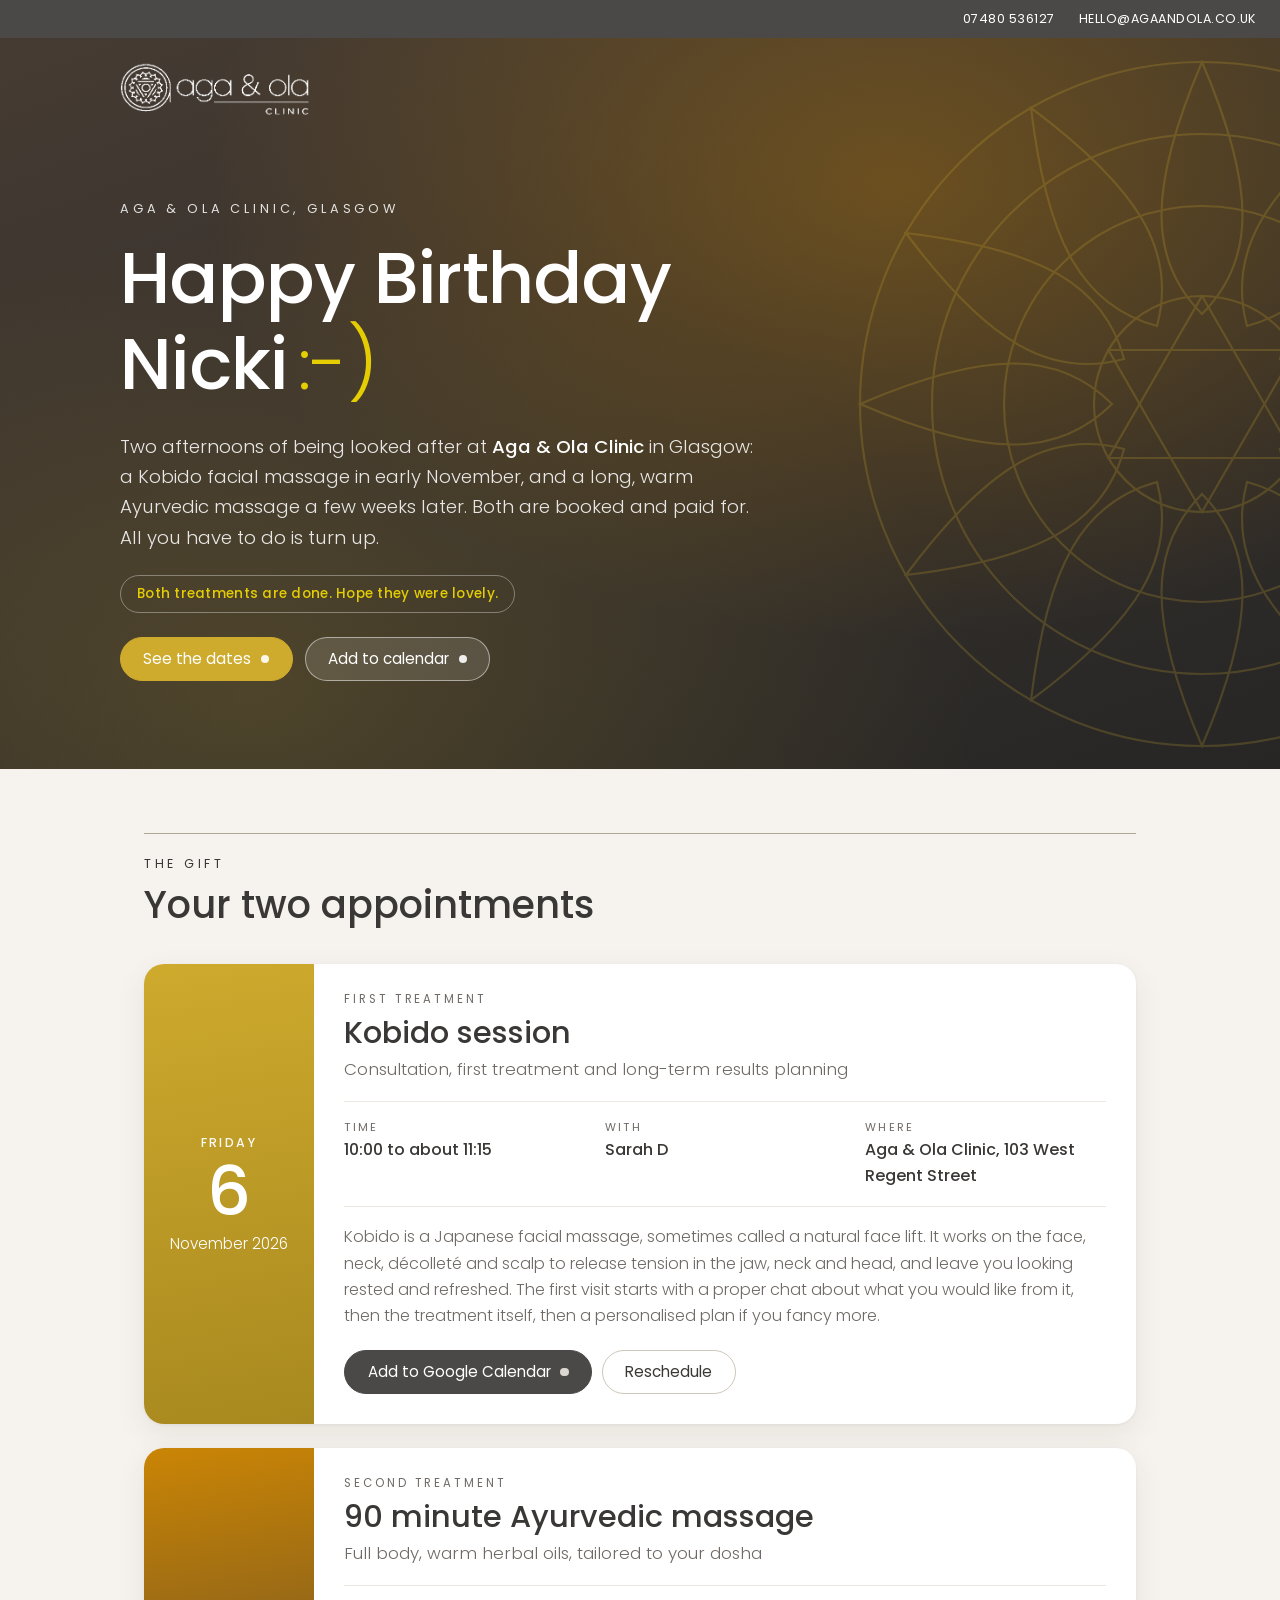
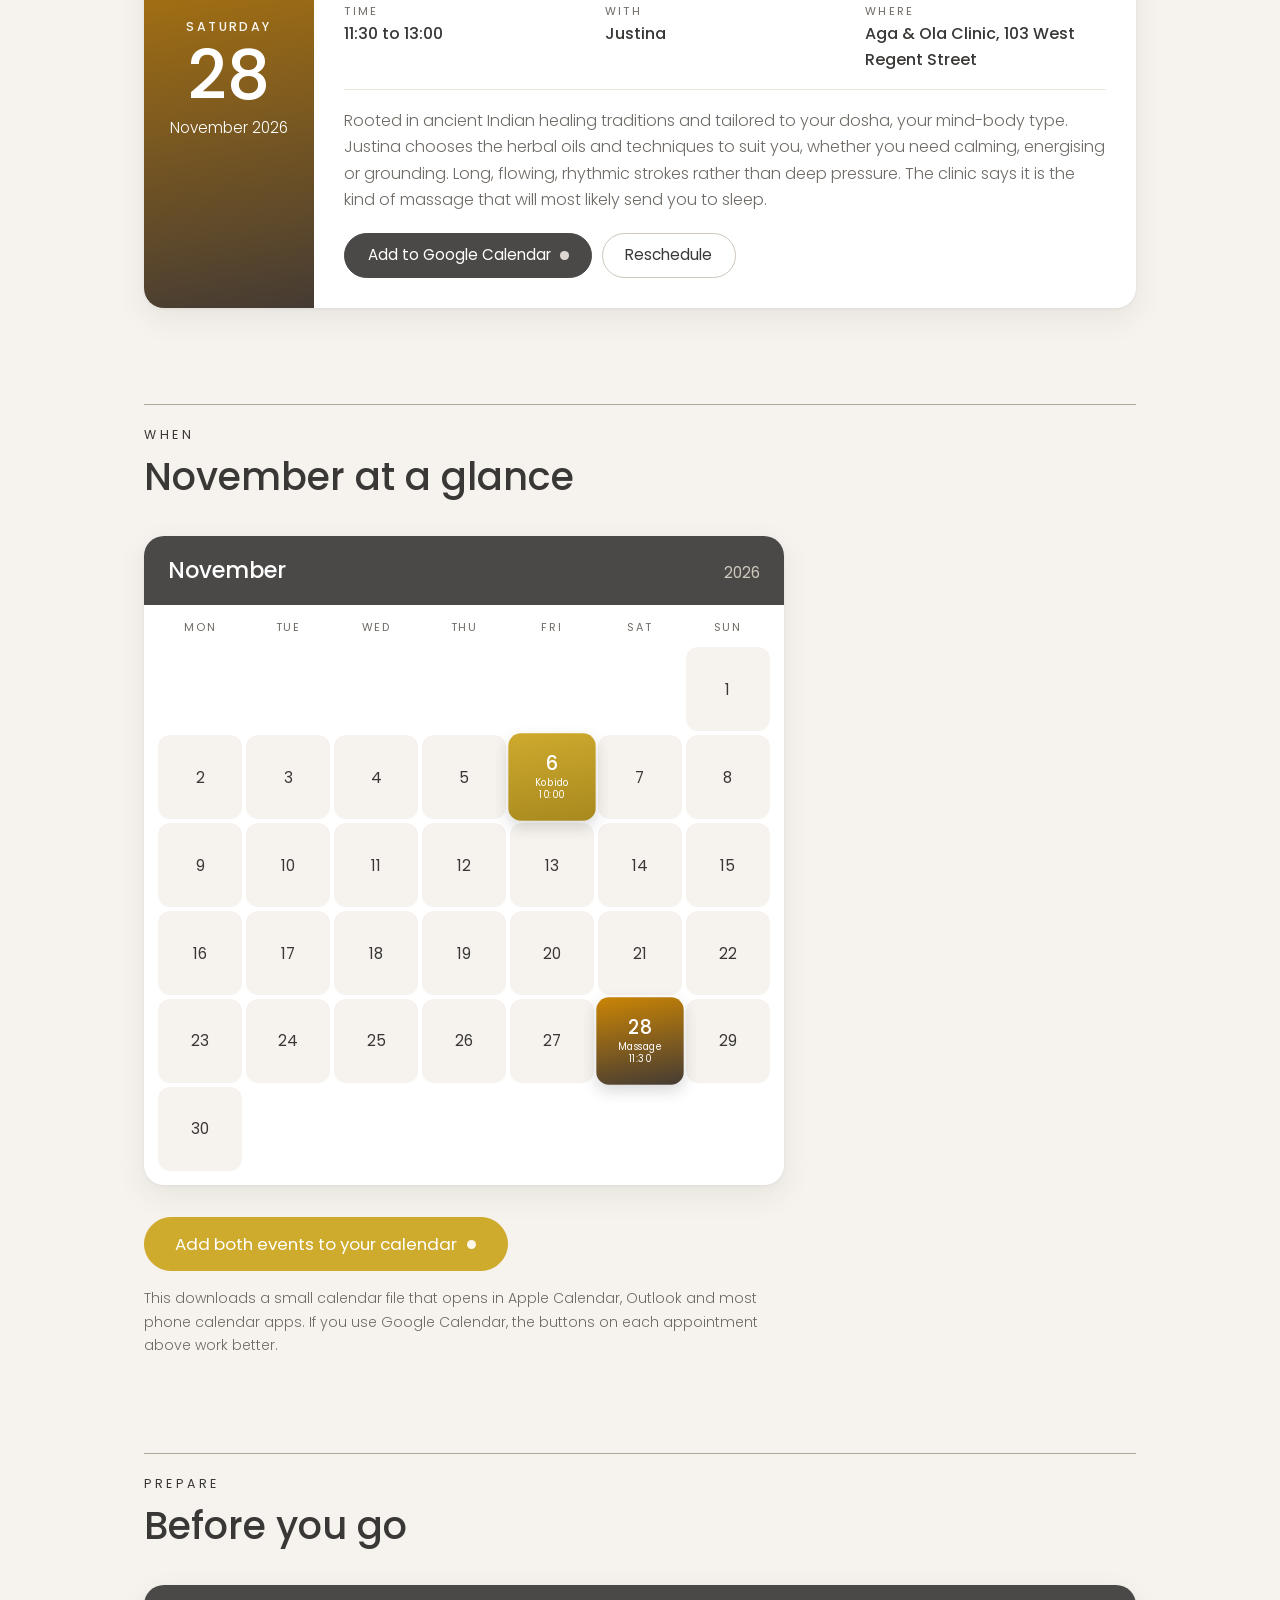
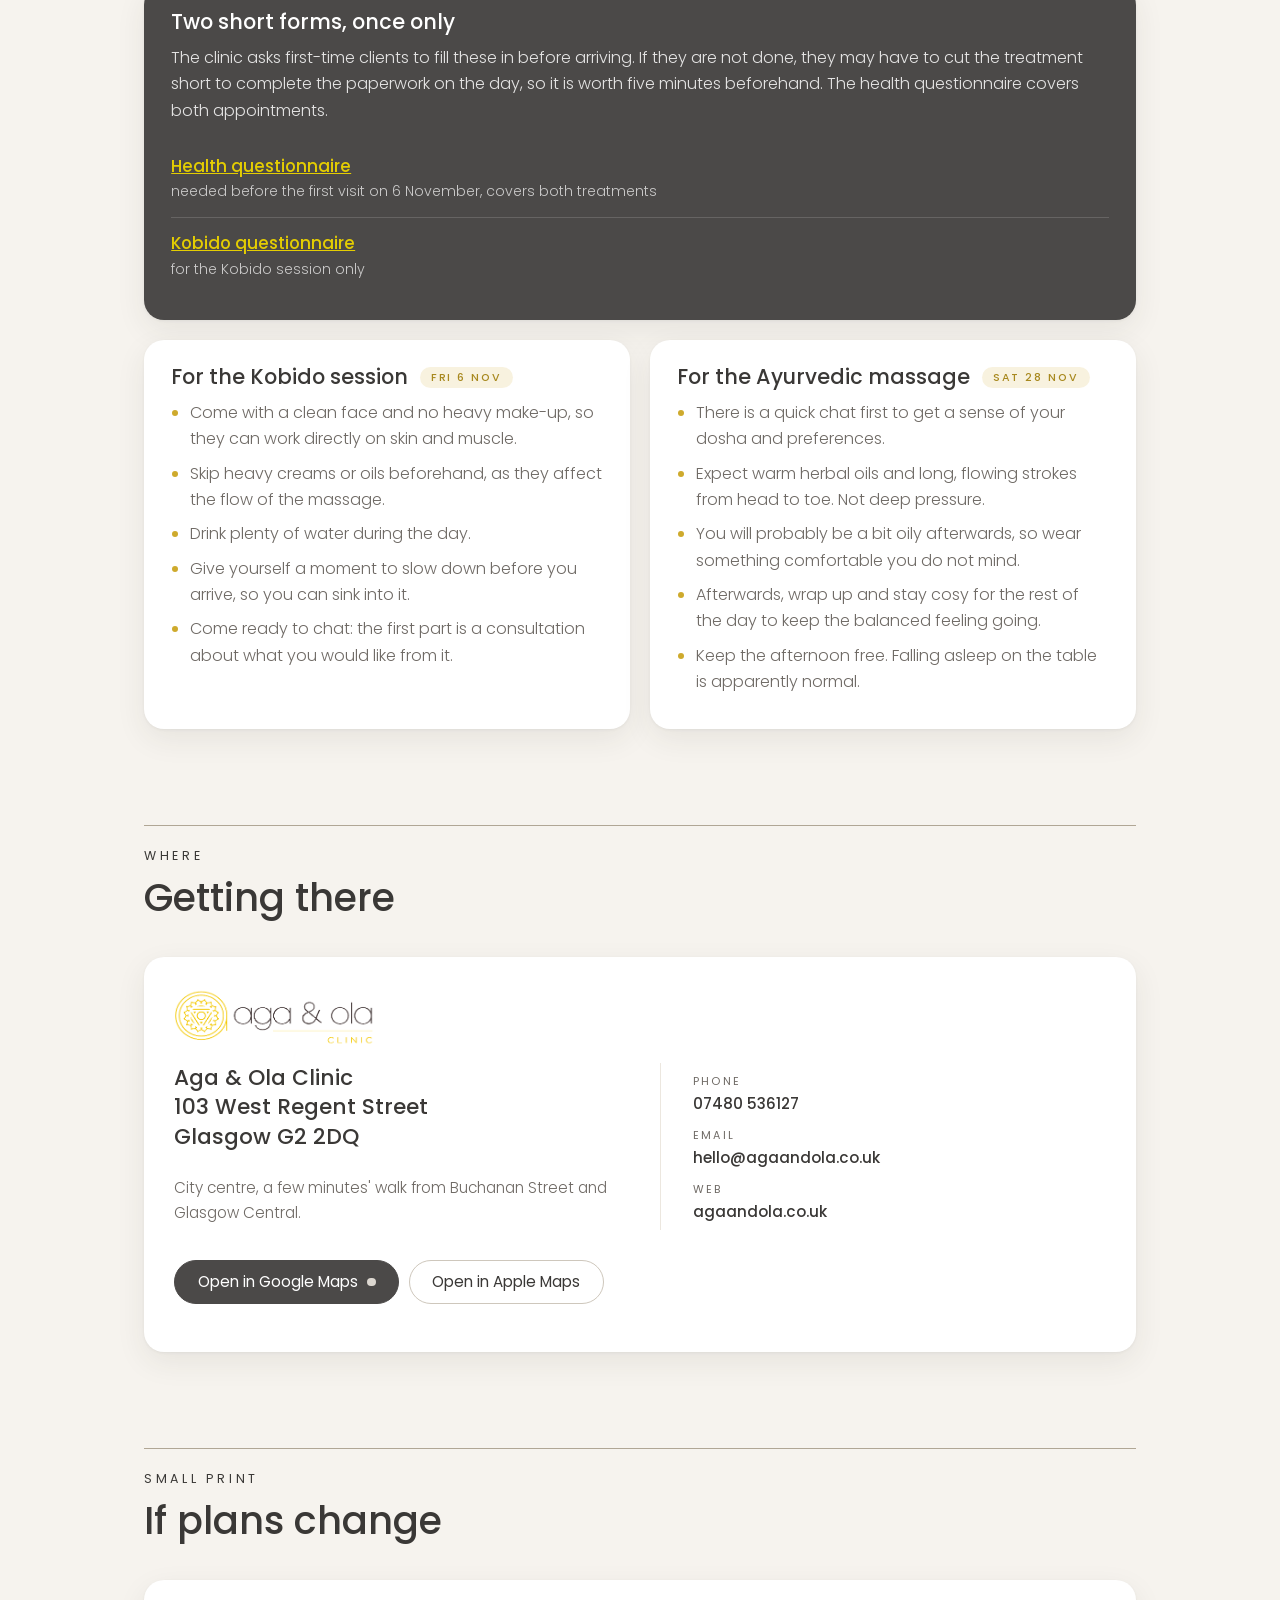
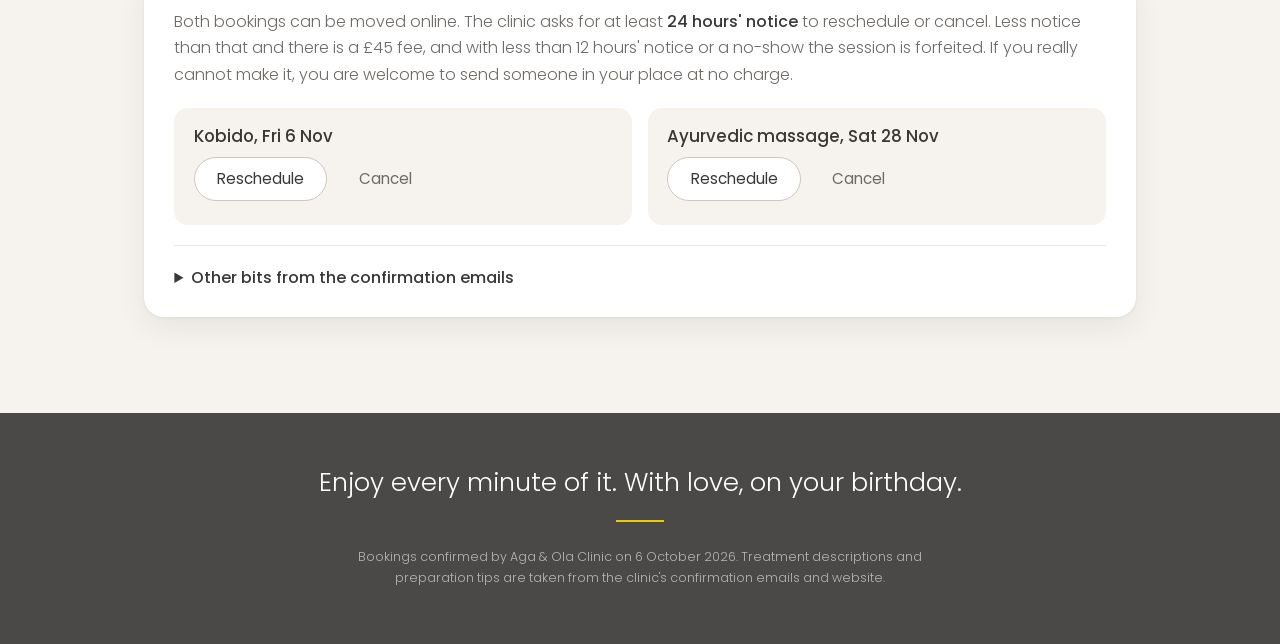
==== index.html @ eb6381e8 "init design" ====
<!doctype html>
<html lang="en-GB">
<head>
<meta charset="utf-8">
<meta name="viewport" content="width=device-width, initial-scale=1">
<title>Happy Birthday Nicki</title>
<meta name="description" content="Nicki's birthday gift: a Kobido session and a 90 minute Ayurvedic massage at Aga &amp; Ola Clinic, Glasgow. Dates, links and everything you need.">
<meta name="robots" content="noindex">
<meta name="theme-color" content="#4b4948">
<link rel="icon" href="data:image/svg+xml,%3Csvg xmlns='http://www.w3.org/2000/svg' viewBox='0 0 64 64'%3E%3Ccircle cx='32' cy='32' r='30' fill='%23ceaa2d'/%3E%3Ccircle cx='32' cy='32' r='14' fill='%234b4948'/%3E%3C/svg%3E">
<link rel="preconnect" href="https://fonts.googleapis.com">
<link rel="preconnect" href="https://fonts.gstatic.com" crossorigin>
<link href="https://fonts.googleapis.com/css2?family=Poppins:ital,wght@0,300;0,400;0,500;0,600;1,300;1,400&display=swap" rel="stylesheet">
<link rel="stylesheet" href="styles.css">
</head>
<body>

<div class="topbar">
  <a href="tel:+447480536127">07480 536127</a>
  <a href="mailto:hello@agaandola.co.uk">hello@agaandola.co.uk</a>
</div>

<header class="hero">
  <div class="hero__brand">
    <img src="images/aga-ola-logo.png" alt="Aga &amp; Ola Clinic" width="435" height="127">
  </div>
  <div class="hero__mandala" aria-hidden="true">
    <svg viewBox="0 0 400 400" class="mandala">
      <g fill="none" stroke="currentColor" stroke-width="1.2">
        <circle cx="200" cy="200" r="190"/>
        <circle cx="200" cy="200" r="150"/>
        <circle cx="200" cy="200" r="110"/>
        <circle cx="200" cy="200" r="60"/>
        <g class="petals">
          <path d="M200 10 C 230 80, 230 120, 200 150 C 170 120, 170 80, 200 10 Z"/>
          <path d="M200 10 C 230 80, 230 120, 200 150 C 170 120, 170 80, 200 10 Z" transform="rotate(30 200 200)"/>
          <path d="M200 10 C 230 80, 230 120, 200 150 C 170 120, 170 80, 200 10 Z" transform="rotate(60 200 200)"/>
          <path d="M200 10 C 230 80, 230 120, 200 150 C 170 120, 170 80, 200 10 Z" transform="rotate(90 200 200)"/>
          <path d="M200 10 C 230 80, 230 120, 200 150 C 170 120, 170 80, 200 10 Z" transform="rotate(120 200 200)"/>
          <path d="M200 10 C 230 80, 230 120, 200 150 C 170 120, 170 80, 200 10 Z" transform="rotate(150 200 200)"/>
          <path d="M200 10 C 230 80, 230 120, 200 150 C 170 120, 170 80, 200 10 Z" transform="rotate(180 200 200)"/>
          <path d="M200 10 C 230 80, 230 120, 200 150 C 170 120, 170 80, 200 10 Z" transform="rotate(210 200 200)"/>
          <path d="M200 10 C 230 80, 230 120, 200 150 C 170 120, 170 80, 200 10 Z" transform="rotate(240 200 200)"/>
          <path d="M200 10 C 230 80, 230 120, 200 150 C 170 120, 170 80, 200 10 Z" transform="rotate(270 200 200)"/>
          <path d="M200 10 C 230 80, 230 120, 200 150 C 170 120, 170 80, 200 10 Z" transform="rotate(300 200 200)"/>
          <path d="M200 10 C 230 80, 230 120, 200 150 C 170 120, 170 80, 200 10 Z" transform="rotate(330 200 200)"/>
        </g>
        <path d="M200 140 L 252 230 L 148 230 Z"/>
        <path d="M200 260 L 252 170 L 148 170 Z"/>
      </g>
    </svg>
  </div>
  <div class="hero__inner">
  <p class="hero__eyebrow">Aga &amp; Ola Clinic, Glasgow</p>
  <h1 class="hero__title">Happy Birthday Nicki<span class="smile">:-)</span></h1>
  <p class="hero__lede">
    Two afternoons of being looked after at <strong>Aga &amp; Ola Clinic</strong> in Glasgow:
    a Kobido facial massage in early November, and a long, warm Ayurvedic massage a few weeks later.
    Both are booked and paid for. All you have to do is turn up.
  </p>
  <p class="hero__countdown" id="countdown" hidden></p>
  <div class="hero__actions">
    <a class="btn btn--gold" href="#appointments">See the dates <i class="dot"></i></a>
    <a class="btn btn--light" href="nicki-appointments.ics" download="nicki-appointments.ics">Add to calendar <i class="dot"></i></a>
  </div>
  </div>
</header>

<main>

  <!-- ============ APPOINTMENTS ============ -->
  <section class="section" id="appointments" aria-labelledby="appointments-title">
    <p class="section__label">The gift</p>
    <h2 class="section__title" id="appointments-title">Your two appointments</h2>

    <div class="cards">

      <article class="card card--kobido">
        <div class="card__date">
          <span class="card__dow">Friday</span>
          <span class="card__day">6</span>
          <span class="card__month">November 2026</span>
        </div>
        <div class="card__body">
          <p class="card__kicker">First treatment</p>
          <h3 class="card__title">Kobido session</h3>
          <p class="card__sub">Consultation, first treatment and long-term results planning</p>
          <dl class="card__meta">
            <div><dt>Time</dt><dd>10:00 to about 11:15</dd></div>
            <div><dt>With</dt><dd>Sarah D</dd></div>
            <div><dt>Where</dt><dd>Aga &amp; Ola Clinic, 103 West Regent Street</dd></div>
          </dl>
          <p class="card__desc">
            Kobido is a Japanese facial massage, sometimes called a natural face lift. It works on the
            face, neck, décolleté and scalp to release tension in the jaw, neck and head, and leave
            you looking rested and refreshed. The first visit starts with a proper chat about what you
            would like from it, then the treatment itself, then a personalised plan if you fancy more.
          </p>
          <div class="card__actions">
            <a class="btn btn--primary" href="https://calendar.google.com/calendar/render?action=TEMPLATE&amp;text=Kobido+session+at+Aga+%26+Ola+Clinic&amp;dates=20261106T100000Z/20261106T111500Z&amp;details=Your+first+Kobido+session+with+Sarah+D.+Come+with+a+clean+face+and+no+heavy+creams.+Details%3A+https%3A%2F%2Flrdj.github.io%2Fnicki-sixty-one%2F&amp;location=Aga+%26+Ola+Clinic%2C+103+West+Regent+Street%2C+Glasgow+G2+2DQ" target="_blank" rel="noopener">Add to Google Calendar <i class="dot"></i></a>
            <a class="btn" href="https://booking.agaandola.co.uk/webstoreNew/services/095F158B-7D28-4604-B5B2-A62273CA2F8F?isReschedulingAppmnt=1&amp;appointmentGroupId=306BC509-125C-45D3-B31B-7256B9D565B0" target="_blank" rel="noopener">Reschedule</a>
          </div>
        </div>
      </article>

      <article class="card card--ayur">
        <div class="card__date">
          <span class="card__dow">Saturday</span>
          <span class="card__day">28</span>
          <span class="card__month">November 2026</span>
        </div>
        <div class="card__body">
          <p class="card__kicker">Second treatment</p>
          <h3 class="card__title">90 minute Ayurvedic massage</h3>
          <p class="card__sub">Full body, warm herbal oils, tailored to your dosha</p>
          <dl class="card__meta">
            <div><dt>Time</dt><dd>11:30 to 13:00</dd></div>
            <div><dt>With</dt><dd>Justina</dd></div>
            <div><dt>Where</dt><dd>Aga &amp; Ola Clinic, 103 West Regent Street</dd></div>
          </dl>
          <p class="card__desc">
            Rooted in ancient Indian healing traditions and tailored to your dosha, your mind-body
            type. Justina chooses the herbal oils and techniques to suit you, whether you need calming,
            energising or grounding. Long, flowing, rhythmic strokes rather than deep pressure. The
            clinic says it is the kind of massage that will most likely send you to sleep.
          </p>
          <div class="card__actions">
            <a class="btn btn--primary" href="https://calendar.google.com/calendar/render?action=TEMPLATE&amp;text=90+minute+Ayurvedic+massage+at+Aga+%26+Ola+Clinic&amp;dates=20261128T113000Z/20261128T130000Z&amp;details=90+minute+Ayurvedic+massage+with+Justina.+Wrap+up+warm+afterwards.+Details%3A+https%3A%2F%2Flrdj.github.io%2Fnicki-sixty-one%2F&amp;location=Aga+%26+Ola+Clinic%2C+103+West+Regent+Street%2C+Glasgow+G2+2DQ" target="_blank" rel="noopener">Add to Google Calendar <i class="dot"></i></a>
            <a class="btn" href="https://booking.agaandola.co.uk/webstoreNew/services/095F158B-7D28-4604-B5B2-A62273CA2F8F?isReschedulingAppmnt=1&amp;appointmentGroupId=CB01DEAE-05A2-42D8-991D-66255E186A81" target="_blank" rel="noopener">Reschedule</a>
          </div>
        </div>
      </article>

    </div>
  </section>

  <!-- ============ CALENDAR ============ -->
  <section class="section section--calendar" id="calendar" aria-labelledby="calendar-title">
    <p class="section__label">When</p>
    <h2 class="section__title" id="calendar-title">November at a glance</h2>

    <div class="calendar" role="table" aria-label="November 2026">
      <div class="calendar__head">
        <span class="calendar__month">November</span>
        <span class="calendar__year">2026</span>
      </div>
      <div class="calendar__grid">
        <span class="calendar__dow" aria-hidden="true">Mon</span>
        <span class="calendar__dow" aria-hidden="true">Tue</span>
        <span class="calendar__dow" aria-hidden="true">Wed</span>
        <span class="calendar__dow" aria-hidden="true">Thu</span>
        <span class="calendar__dow" aria-hidden="true">Fri</span>
        <span class="calendar__dow" aria-hidden="true">Sat</span>
        <span class="calendar__dow" aria-hidden="true">Sun</span>

        <span class="calendar__pad"></span><span class="calendar__pad"></span><span class="calendar__pad"></span>
        <span class="calendar__pad"></span><span class="calendar__pad"></span><span class="calendar__pad"></span>
        <span class="calendar__cell">1</span>
        <span class="calendar__cell">2</span><span class="calendar__cell">3</span><span class="calendar__cell">4</span>
        <span class="calendar__cell">5</span>
        <a class="calendar__cell calendar__cell--event calendar__cell--kobido" href="#appointments" aria-label="Friday 6 November, Kobido session at 10:00">
          <span class="calendar__num">6</span><span class="calendar__tag">Kobido<br>10:00</span>
        </a>
        <span class="calendar__cell">7</span><span class="calendar__cell">8</span>
        <span class="calendar__cell">9</span><span class="calendar__cell">10</span><span class="calendar__cell">11</span>
        <span class="calendar__cell">12</span><span class="calendar__cell">13</span><span class="calendar__cell">14</span>
        <span class="calendar__cell">15</span>
        <span class="calendar__cell">16</span><span class="calendar__cell">17</span><span class="calendar__cell">18</span>
        <span class="calendar__cell">19</span><span class="calendar__cell">20</span><span class="calendar__cell">21</span>
        <span class="calendar__cell">22</span>
        <span class="calendar__cell">23</span><span class="calendar__cell">24</span><span class="calendar__cell">25</span>
        <span class="calendar__cell">26</span><span class="calendar__cell">27</span>
        <a class="calendar__cell calendar__cell--event calendar__cell--ayur" href="#appointments" aria-label="Saturday 28 November, Ayurvedic massage at 11:30">
          <span class="calendar__num">28</span><span class="calendar__tag">Massage<br>11:30</span>
        </a>
        <span class="calendar__cell">29</span>
        <span class="calendar__cell">30</span>
      </div>
    </div>

    <div class="calendar__cta">
      <a class="btn btn--gold btn--big" href="nicki-appointments.ics" download="nicki-appointments.ics">
        Add both events to your calendar <i class="dot"></i>
      </a>
      <p class="calendar__hint">
        This downloads a small calendar file that opens in Apple Calendar, Outlook and most phone
        calendar apps. If you use Google Calendar, the buttons on each appointment above work better.
      </p>
    </div>
  </section>

  <!-- ============ BEFORE YOU GO ============ -->
  <section class="section" id="prepare" aria-labelledby="prepare-title">
    <p class="section__label">Prepare</p>
    <h2 class="section__title" id="prepare-title">Before you go</h2>

    <div class="prep">

      <div class="prep__block prep__block--forms">
        <h3>Two short forms, once only</h3>
        <p>
          The clinic asks first-time clients to fill these in before arriving. If they are not done,
          they may have to cut the treatment short to complete the paperwork on the day, so it is worth
          five minutes beforehand. The health questionnaire covers both appointments.
        </p>
        <ul class="linklist">
          <li>
            <a href="https://www.cognitoforms.com/AgaOlaClinic/MASSAGETHERAPYConsultationForm" target="_blank" rel="noopener">Health questionnaire</a>
            <span>needed before the first visit on 6 November, covers both treatments</span>
          </li>
          <li>
            <a href="https://www.cognitoforms.com/AgaOlaClinic/KobidoConsultationForm" target="_blank" rel="noopener">Kobido questionnaire</a>
            <span>for the Kobido session only</span>
          </li>
        </ul>
      </div>

      <div class="prep__block">
        <h3>For the Kobido session <span class="prep__when">Fri 6 Nov</span></h3>
        <ul class="tips">
          <li>Come with a clean face and no heavy make-up, so they can work directly on skin and muscle.</li>
          <li>Skip heavy creams or oils beforehand, as they affect the flow of the massage.</li>
          <li>Drink plenty of water during the day.</li>
          <li>Give yourself a moment to slow down before you arrive, so you can sink into it.</li>
          <li>Come ready to chat: the first part is a consultation about what you would like from it.</li>
        </ul>
      </div>

      <div class="prep__block">
        <h3>For the Ayurvedic massage <span class="prep__when">Sat 28 Nov</span></h3>
        <ul class="tips">
          <li>There is a quick chat first to get a sense of your dosha and preferences.</li>
          <li>Expect warm herbal oils and long, flowing strokes from head to toe. Not deep pressure.</li>
          <li>You will probably be a bit oily afterwards, so wear something comfortable you do not mind.</li>
          <li>Afterwards, wrap up and stay cosy for the rest of the day to keep the balanced feeling going.</li>
          <li>Keep the afternoon free. Falling asleep on the table is apparently normal.</li>
        </ul>
      </div>

    </div>
  </section>

  <!-- ============ GETTING THERE ============ -->
  <section class="section section--place" id="place" aria-labelledby="place-title">
    <p class="section__label">Where</p>
    <h2 class="section__title" id="place-title">Getting there</h2>
    <div class="place">
      <div class="place__card">
        <img class="place__logo" src="images/aga-ola-logo.png" alt="Aga &amp; Ola Clinic" width="435" height="127">
        <address class="place__address">
          Aga &amp; Ola Clinic<br>
          103 West Regent Street<br>
          Glasgow G2 2DQ
        </address>
        <p class="place__note">
          City centre, a few minutes' walk from Buchanan Street and Glasgow Central.
        </p>
        <div class="card__actions">
          <a class="btn btn--primary" href="https://www.google.com/maps/search/?api=1&amp;query=Aga+%26+Ola+Clinic%2C+103+West+Regent+Street%2C+Glasgow+G2+2DQ" target="_blank" rel="noopener">Open in Google Maps <i class="dot"></i></a>
          <a class="btn" href="https://maps.apple.com/?q=103+West+Regent+Street,+Glasgow+G2+2DQ" target="_blank" rel="noopener">Open in Apple Maps</a>
        </div>
        <ul class="contact">
          <li><span>Phone</span> <a href="tel:+447480536127">07480 536127</a></li>
          <li><span>Email</span> <a href="mailto:hello@agaandola.co.uk">hello@agaandola.co.uk</a></li>
          <li><span>Web</span> <a href="https://agaandola.co.uk" target="_blank" rel="noopener">agaandola.co.uk</a></li>
        </ul>
      </div>
    </div>
  </section>

  <!-- ============ MANAGE / SMALL PRINT ============ -->
  <section class="section" id="manage" aria-labelledby="manage-title">
    <p class="section__label">Small print</p>
    <h2 class="section__title" id="manage-title">If plans change</h2>

    <div class="manage">
      <p>
        Both bookings can be moved online. The clinic asks for at least <strong>24 hours' notice</strong>
        to reschedule or cancel. Less notice than that and there is a £45 fee, and with less than 12
        hours' notice or a no-show the session is forfeited. If you really cannot make it, you are
        welcome to send someone in your place at no charge.
      </p>

      <div class="manage__grid">
        <div class="manage__col">
          <h3>Kobido, Fri 6 Nov</h3>
          <a class="btn" href="https://booking.agaandola.co.uk/webstoreNew/services/095F158B-7D28-4604-B5B2-A62273CA2F8F?isReschedulingAppmnt=1&amp;appointmentGroupId=306BC509-125C-45D3-B31B-7256B9D565B0" target="_blank" rel="noopener">Reschedule</a>
          <a class="btn btn--quiet" href="https://booking.agaandola.co.uk/webstoreNew/services/095F158B-7D28-4604-B5B2-A62273CA2F8F?isCancellingAppmnt=1&amp;appointmentGroupId=306BC509-125C-45D3-B31B-7256B9D565B0" target="_blank" rel="noopener">Cancel</a>
        </div>
        <div class="manage__col">
          <h3>Ayurvedic massage, Sat 28 Nov</h3>
          <a class="btn" href="https://booking.agaandola.co.uk/webstoreNew/services/095F158B-7D28-4604-B5B2-A62273CA2F8F?isReschedulingAppmnt=1&amp;appointmentGroupId=CB01DEAE-05A2-42D8-991D-66255E186A81" target="_blank" rel="noopener">Reschedule</a>
          <a class="btn btn--quiet" href="https://booking.agaandola.co.uk/webstoreNew/services/095F158B-7D28-4604-B5B2-A62273CA2F8F?isCancellingAppmnt=1&amp;appointmentGroupId=CB01DEAE-05A2-42D8-991D-66255E186A81" target="_blank" rel="noopener">Cancel</a>
        </div>
      </div>

      <details class="more">
        <summary>Other bits from the confirmation emails</summary>
        <ul class="linklist linklist--plain">
          <li>
            <strong>The clinic app.</strong> You can manage appointments from your phone:
            <a href="https://apps.apple.com/us/app/aga-ola-clinic/id6749817633" target="_blank" rel="noopener">iPhone</a> or
            <a href="https://play.google.com/store/apps/details?id=com.zenoti.agaandolaclinic" target="_blank" rel="noopener">Android</a>.
          </li>
          <li>
            <strong>Invoices and documentation.</strong> If you ever want a detailed invoice or paperwork for insurance,
            <a href="https://www.cognitoforms.com/AgaOlaClinic/AODocuments" target="_blank" rel="noopener">this form</a> is the place.
          </li>
          <li>
            <strong>Referral code.</strong> The bookings came with a code, <code>NickiCF88</code>, that gives a friend £10 off
            their first treatment and adds £10 credit to the account. It only works for new clients booking online.
          </li>
        </ul>
      </details>
    </div>
  </section>

</main>

<footer class="foot">
  <p class="foot__wish">Enjoy every minute of it. With love, on your birthday.</p>
  <p class="foot__small">Bookings confirmed by Aga &amp; Ola Clinic on 6 October 2026. Treatment descriptions and preparation tips are taken from the clinic's confirmation emails and website.</p>
</footer>

<script src="script.js"></script>
</body>
</html>
---- styles.css ----
/* ------------------------------------------------------------------
   Nicki's birthday page, styled to sit alongside agaandola.co.uk:
   charcoal and warm sepia darks, the clinic's mustard and brand yellow,
   stone neutrals, Poppins throughout, pill buttons with a dot.
------------------------------------------------------------------- */

:root {
  --charcoal:     #4b4948;   /* site header bar */
  --charcoal-dk:  #2f2d2c;
  --sepia:        #453b33;   /* massage hero overlay */
  --sepia-dk:     #272625;
  --mustard:      #ceaa2d;   /* site gold button */
  --mustard-dk:   #a8891f;
  --brand-yellow: #e4cd02;   /* logo / contact button */
  --amber:        #ca8505;   /* chat bubble */
  --amber-dk:     #9a6504;
  --stone:        #b0a695;   /* hairline rules */
  --stone-lt:     #cec7bc;   /* muted button */
  --paper:        #f6f3ee;
  --paper-deep:   #ece7df;
  --white:        #ffffff;
  --ink:          #3a3836;
  --ink-soft:     #6f6a65;

  --sans: "Poppins", -apple-system, BlinkMacSystemFont, "Segoe UI", Helvetica, Arial, sans-serif;
  --radius: 20px;
  --shadow: 0 10px 30px rgba(47, 45, 44, 0.08), 0 1px 3px rgba(47, 45, 44, 0.06);
  --maxw: 1040px;
}

*, *::before, *::after { box-sizing: border-box; }
html { scroll-behavior: smooth; }

body {
  margin: 0;
  font-family: var(--sans);
  font-size: 1rem;
  line-height: 1.65;
  color: var(--ink);
  background: var(--paper);
  -webkit-font-smoothing: antialiased;
}

h1, h2, h3 { font-family: var(--sans); font-weight: 500; line-height: 1.2; margin: 0; color: var(--ink); }
p { margin: 0 0 1em; }
a { color: var(--amber-dk); }
a:hover { color: var(--amber); }
strong { font-weight: 600; }
code {
  font-family: ui-monospace, SFMono-Regular, Menlo, monospace;
  font-size: 0.95em; background: var(--paper-deep); padding: 0.1em 0.4em; border-radius: 6px;
}

/* ---------------- Top strip (as on the clinic site) ---------------- */

.topbar {
  background: var(--charcoal);
  color: #fff;
  font-size: 0.78rem;
  letter-spacing: 0.04em;
  text-transform: uppercase;
  display: flex;
  justify-content: flex-end;
  gap: 1.5rem;
  padding: 0.55rem 1.5rem;
}
.topbar a { color: #fff; text-decoration: none; }
.topbar a:hover { color: var(--brand-yellow); }

/* ---------------- Hero ---------------- */

.hero {
  position: relative;
  overflow: hidden;
  color: #fff;
  background:
    radial-gradient(ellipse at 70% 20%, rgba(202, 133, 5, 0.35), transparent 55%),
    radial-gradient(ellipse at 20% 90%, rgba(206, 170, 45, 0.18), transparent 50%),
    linear-gradient(160deg, var(--sepia) 0%, var(--sepia-dk) 100%);
  padding: 1.5rem 1.5rem clamp(3rem, 7vw, 5.5rem);
}
.hero > * { position: relative; }

.hero__brand { max-width: var(--maxw); margin: 0 auto clamp(2.5rem, 7vw, 5rem); }
.hero__brand img {
  width: 190px; height: auto; display: block;
  filter: brightness(0) invert(1); /* white logo like the site header; PNG is transparent */
}

.hero__mandala {
  position: absolute; inset: 0;
  display: flex; justify-content: flex-end; align-items: center;
  pointer-events: none; color: var(--mustard); opacity: 0.22;
}
.mandala { width: min(90vw, 720px); height: auto; margin-right: -22%; animation: breathe 14s ease-in-out infinite; }
.mandala .petals { transform-origin: 200px 200px; animation: turn 180s linear infinite; }
@keyframes breathe { 0%, 100% { opacity: .7; } 50% { opacity: 1; } }
@keyframes turn { to { transform: rotate(360deg); } }
@media (prefers-reduced-motion: reduce) { .mandala, .mandala .petals { animation: none; } html { scroll-behavior: auto; } }

.hero__inner { max-width: var(--maxw); margin: 0 auto; }
.hero__eyebrow {
  font-size: 0.8rem; letter-spacing: 0.3em; text-transform: uppercase;
  color: rgba(255,255,255,0.85); margin-bottom: 1rem;
}
.hero__title {
  font-size: clamp(2.4rem, 6.5vw, 4.5rem);
  font-weight: 500;
  color: #fff;
  letter-spacing: -0.01em;
  max-width: 14ch;
}
.hero__title .smile { color: var(--brand-yellow); font-weight: 300; margin-left: 0.15em; }

.hero__lede {
  margin-top: 1.5rem;
  max-width: 40rem;
  font-size: clamp(1rem, 2vw, 1.15rem);
  font-weight: 300;
  color: rgba(255,255,255,0.88);
}
.hero__lede strong { color: #fff; font-weight: 500; }

.hero__countdown {
  display: inline-block;
  margin: 0.25rem 0 1.5rem;
  padding: 0.4rem 1rem;
  border-radius: 999px;
  border: 1px solid rgba(255,255,255,0.35);
  color: var(--brand-yellow);
  font-size: 0.85rem;
  font-weight: 500;
  letter-spacing: 0.02em;
}
.hero__actions { display: flex; flex-wrap: wrap; gap: 0.75rem; }

/* ---------------- Buttons (pill with dot, as on the site) ---------------- */

.btn {
  display: inline-flex; align-items: center; gap: 0.6rem;
  padding: 0.75rem 1.4rem;
  border-radius: 999px;
  border: 1.5px solid var(--stone-lt);
  background: var(--white);
  color: var(--ink);
  font-weight: 400;
  font-size: 0.95rem;
  text-decoration: none;
  line-height: 1.2;
  transition: transform .15s ease, box-shadow .15s ease, background .15s ease, border-color .15s ease, color .15s ease;
}
.btn:hover { transform: translateY(-1px); box-shadow: 0 6px 16px rgba(47,45,44,.12); border-color: var(--mustard); color: var(--ink); }
.btn:focus-visible { outline: 3px solid var(--brand-yellow); outline-offset: 2px; }
.btn .dot { display: inline-block; flex: 0 0 auto; width: 0.55em; height: 0.55em; border-radius: 50%; background: currentColor; opacity: 0.9; }

.btn--primary { background: var(--charcoal); border-color: var(--charcoal); color: #fff; }
.btn--primary:hover { background: var(--charcoal-dk); border-color: var(--charcoal-dk); color: #fff; }
.btn--primary .dot { background: var(--paper-deep); }

.btn--gold { background: var(--mustard); border-color: var(--mustard); color: #fff; }
.btn--gold:hover { background: var(--mustard-dk); border-color: var(--mustard-dk); color: #fff; }

.btn--light { background: rgba(255,255,255,0.12); border-color: rgba(255,255,255,0.5); color: #fff; }
.btn--light:hover { background: rgba(255,255,255,0.22); border-color: #fff; color: #fff; box-shadow: none; }

.btn--quiet { border-color: transparent; background: transparent; color: var(--ink-soft); }
.btn--quiet:hover { border-color: var(--stone-lt); box-shadow: none; }

.btn--big { padding: 1rem 1.9rem; font-size: 1.05rem; }

/* ---------------- Sections ---------------- */

main { max-width: var(--maxw); margin: 0 auto; padding: 0 1.5rem 2rem; }

.section { padding: clamp(2.25rem, 5vw, 4rem) 0 clamp(1.5rem, 3vw, 2rem); }

.section__label {
  font-size: 0.78rem;
  letter-spacing: 0.3em;
  text-transform: uppercase;
  color: var(--ink);
  padding-top: 1.25rem;
  border-top: 1.5px solid var(--stone);
  margin-bottom: 0.5rem;
}
.section__title {
  font-size: clamp(1.7rem, 3.6vw, 2.4rem);
  margin-bottom: clamp(1.5rem, 4vw, 2.25rem);
}

/* ---------------- Appointment cards ---------------- */

.cards { display: grid; gap: 1.5rem; }

.card {
  display: grid;
  grid-template-columns: 170px 1fr;
  background: var(--white);
  border-radius: var(--radius);
  box-shadow: var(--shadow);
  overflow: hidden;
}

.card__date {
  display: flex; flex-direction: column; justify-content: center; align-items: center;
  text-align: center; padding: 1.5rem 1rem; color: #fff;
}
.card--kobido .card__date { background: linear-gradient(170deg, var(--mustard) 0%, var(--mustard-dk) 100%); }
.card--ayur   .card__date { background: linear-gradient(170deg, var(--amber) 0%, var(--sepia) 100%); }

.card__dow { font-size: 0.78rem; letter-spacing: 0.2em; text-transform: uppercase; font-weight: 500; opacity: 0.95; }
.card__day { font-size: 4.25rem; line-height: 1; font-weight: 500; margin: 0.3rem 0; }
.card__month { font-size: 0.95rem; font-weight: 300; }

.card__body { padding: 1.6rem 1.9rem 1.9rem; }

.card__kicker { font-size: 0.72rem; letter-spacing: 0.25em; text-transform: uppercase; color: var(--ink-soft); margin-bottom: 0.4rem; }
.card__title { font-size: clamp(1.5rem, 3vw, 1.9rem); }
.card__sub { color: var(--ink-soft); font-weight: 300; font-size: 1.05rem; margin: 0.25rem 0 1.1rem; }

.card__meta {
  display: grid;
  grid-template-columns: repeat(auto-fit, minmax(160px, 1fr));
  gap: 0.6rem 1.25rem;
  margin: 0 0 1.1rem;
  padding: 1rem 0;
  border-top: 1px solid var(--paper-deep);
  border-bottom: 1px solid var(--paper-deep);
}
.card__meta div { margin: 0; }
.card__meta dt { font-size: 0.7rem; letter-spacing: 0.2em; text-transform: uppercase; color: var(--ink-soft); }
.card__meta dd { margin: 0; font-weight: 500; }

.card__desc { color: var(--ink-soft); font-weight: 300; margin-bottom: 1.25rem; }
.card__actions { display: flex; flex-wrap: wrap; gap: 0.6rem; }

/* ---------------- Calendar ---------------- */

.calendar {
  max-width: 640px;
  background: var(--white);
  border-radius: var(--radius);
  box-shadow: var(--shadow);
  overflow: hidden;
}
.calendar__head {
  display: flex; justify-content: space-between; align-items: baseline;
  padding: 1rem 1.5rem; background: var(--charcoal); color: #fff;
}
.calendar__month { font-size: 1.4rem; font-weight: 500; }
.calendar__year { font-size: 0.95rem; color: var(--stone-lt); }

.calendar__grid { display: grid; grid-template-columns: repeat(7, 1fr); gap: 4px; padding: 0.9rem; }
.calendar__dow { text-align: center; font-size: 0.68rem; letter-spacing: 0.15em; text-transform: uppercase; color: var(--ink-soft); padding-bottom: 0.4rem; }

.calendar__pad, .calendar__cell {
  aspect-ratio: 1 / 1;
  display: flex; flex-direction: column; align-items: center; justify-content: center;
  border-radius: 12px; font-size: 0.95rem;
}
.calendar__cell { color: var(--ink); background: var(--paper); }

.calendar__cell--event {
  text-decoration: none; color: #fff; font-weight: 500;
  box-shadow: 0 6px 14px rgba(47,45,44,.18);
  transform: scale(1.04); transition: transform .15s ease;
}
.calendar__cell--event:hover { transform: scale(1.1); color: #fff; }
.calendar__cell--kobido { background: linear-gradient(170deg, var(--mustard), var(--mustard-dk)); }
.calendar__cell--ayur   { background: linear-gradient(170deg, var(--amber), var(--sepia)); }
.calendar__num { font-size: 1.15rem; line-height: 1; }
.calendar__tag { font-size: 0.58rem; line-height: 1.15; text-align: center; margin-top: 0.3rem; font-weight: 400; letter-spacing: 0.03em; }
.calendar__cell--today { outline: 2px solid var(--amber); outline-offset: -2px; }

.section--calendar .calendar { margin: 0; }
.calendar__cta { margin-top: 2rem; max-width: 640px; }
.calendar__hint { margin: 1rem 0 0; font-size: 0.88rem; color: var(--ink-soft); font-weight: 300; }

/* ---------------- Before you go ---------------- */

.prep { display: grid; gap: 1.25rem; grid-template-columns: 1fr 1fr; }
.prep__block { background: var(--white); border-radius: var(--radius); padding: 1.6rem 1.7rem; box-shadow: var(--shadow); }
.prep__block--forms {
  grid-column: 1 / -1;
  background: var(--charcoal);
  color: rgba(255,255,255,0.85);
}
.prep__block--forms h3 { color: #fff; }
.prep__block--forms p { font-weight: 300; }
.prep__block--forms .linklist li { border-color: rgba(255,255,255,0.15); }
.prep__block--forms .linklist li > a { color: var(--brand-yellow); }
.prep__block--forms .linklist li > a:hover { color: #fff; }
.prep__block--forms .linklist li > span { color: rgba(255,255,255,0.7); }

.prep__block h3 { font-size: 1.3rem; margin-bottom: 0.6rem; display: flex; flex-wrap: wrap; align-items: center; gap: 0.5rem 0.75rem; }
.prep__when {
  font-size: 0.68rem; letter-spacing: 0.18em; text-transform: uppercase; font-weight: 500;
  color: var(--mustard-dk); background: rgba(206,170,45,0.15); padding: 0.25rem 0.65rem; border-radius: 999px;
}

.tips { margin: 0; padding-left: 1.2rem; color: var(--ink-soft); font-weight: 300; }
.tips li { margin-bottom: 0.5rem; }
.tips li::marker { color: var(--mustard); }

.linklist { list-style: none; margin: 0.5rem 0 0; padding: 0; }
.linklist li { padding: 0.8rem 0; border-top: 1px solid var(--paper-deep); }
.linklist li:first-child { border-top: 0; }
.linklist li > a { font-weight: 500; font-size: 1.05rem; display: inline-block; }
.linklist li > span { display: block; font-size: 0.88rem; color: var(--ink-soft); font-weight: 300; }
.linklist--plain li > a { font-weight: 500; font-size: inherit; display: inline; }

/* ---------------- Getting there ---------------- */

.place { display: grid; grid-template-columns: 1fr; }
.place__card {
  background: var(--white); border-radius: var(--radius); padding: 2rem 1.9rem; box-shadow: var(--shadow);
  display: grid; grid-template-columns: 1fr 1fr; gap: 1rem 2.5rem; align-items: start;
}
.place__logo { width: 200px; height: auto; grid-column: 1 / -1; }
.place__address { font-style: normal; font-size: 1.35rem; line-height: 1.35; font-weight: 500; margin-bottom: 0.5rem; }
.place__note { color: var(--ink-soft); font-weight: 300; font-size: 0.95rem; }
.place .card__actions { margin: 0.25rem 0 1rem; }
.place__card > address, .place__card > .place__note, .place__card > .card__actions { grid-column: 1; }
.contact { grid-column: 2; grid-row: 2 / span 3; list-style: none; margin: 0; padding: 0.25rem 0 0 2rem; border-left: 1px solid var(--paper-deep); font-size: 0.95rem; }
.contact li { padding: 0.35rem 0; }
.contact span { display: block; font-size: 0.68rem; letter-spacing: 0.2em; text-transform: uppercase; color: var(--ink-soft); }
.contact a { font-weight: 500; text-decoration: none; color: var(--ink); }
.contact a:hover { color: var(--amber-dk); text-decoration: underline; }

/* ---------------- Manage ---------------- */

.manage {
  background: var(--white); border-radius: var(--radius); padding: 1.8rem 1.9rem 1.25rem; box-shadow: var(--shadow);
  color: var(--ink-soft); font-weight: 300;
}
.manage strong { color: var(--ink); font-weight: 500; }
.manage__grid { display: grid; grid-template-columns: repeat(auto-fit, minmax(240px, 1fr)); gap: 1rem; margin: 1.25rem 0; }
.manage__col { padding: 1.1rem 1.2rem; background: var(--paper); border-radius: 14px; }
.manage__col h3 { font-size: 1.05rem; margin-bottom: 0.7rem; color: var(--ink); }
.manage__col .btn { margin: 0 0.25rem 0.4rem 0; }

.more { margin-top: 1rem; border-top: 1px solid var(--paper-deep); padding-top: 0.75rem; }
.more summary { cursor: pointer; font-weight: 500; color: var(--ink); padding: 0.4rem 0; }
.more summary:hover { color: var(--amber-dk); }
.more .linklist li { font-size: 0.95rem; }

/* ---------------- Footer ---------------- */

.foot {
  margin-top: 2rem;
  background: var(--charcoal);
  color: rgba(255,255,255,0.8);
  text-align: center;
  padding: 3rem 1.5rem 3.5rem;
}
.foot__wish { font-size: clamp(1.2rem, 2.6vw, 1.6rem); font-weight: 300; color: #fff; }
.foot__wish::after { content: ""; display: block; width: 48px; height: 2px; background: var(--brand-yellow); margin: 1rem auto 0; }
.foot__small { font-size: 0.78rem; font-weight: 300; max-width: 38rem; margin: 1.25rem auto 0; color: rgba(255,255,255,0.6); }

/* ---------------- Small screens ---------------- */

@media (max-width: 680px) {
  .topbar { justify-content: center; gap: 1rem; font-size: 0.72rem; }
  .hero__brand img { width: 150px; }
  .mandala { margin-right: -45%; width: 120vw; }
  .card { grid-template-columns: 1fr; }
  .card__date { flex-direction: row; gap: 0.75rem; padding: 1rem 1.25rem; justify-content: flex-start; }
  .card__day { font-size: 2.6rem; margin: 0; }
  .card__dow, .card__month { font-size: 0.95rem; letter-spacing: 0.08em; }
  .card__dow { order: 1; } .card__day { order: 0; } .card__month { order: 2; }
  .card__body { padding: 1.25rem 1.25rem 1.5rem; }
  .calendar__grid { gap: 3px; padding: 0.6rem; }
  .calendar__tag { display: none; }
  .calendar__cell--event { transform: none; }
  .calendar__num { font-size: 1rem; }
  .prep { grid-template-columns: 1fr; }
  .place__card { grid-template-columns: 1fr; }
  .place__card > *, .contact { grid-column: 1; grid-row: auto; }
  .contact { border-left: 0; border-top: 1px solid var(--paper-deep); padding: 1rem 0 0; }
}

@media print {
  body { background: #fff; }
  .hero__mandala, .btn--quiet, .topbar { display: none; }
  .card, .calendar, .prep__block, .place__card, .manage { box-shadow: none; }
}
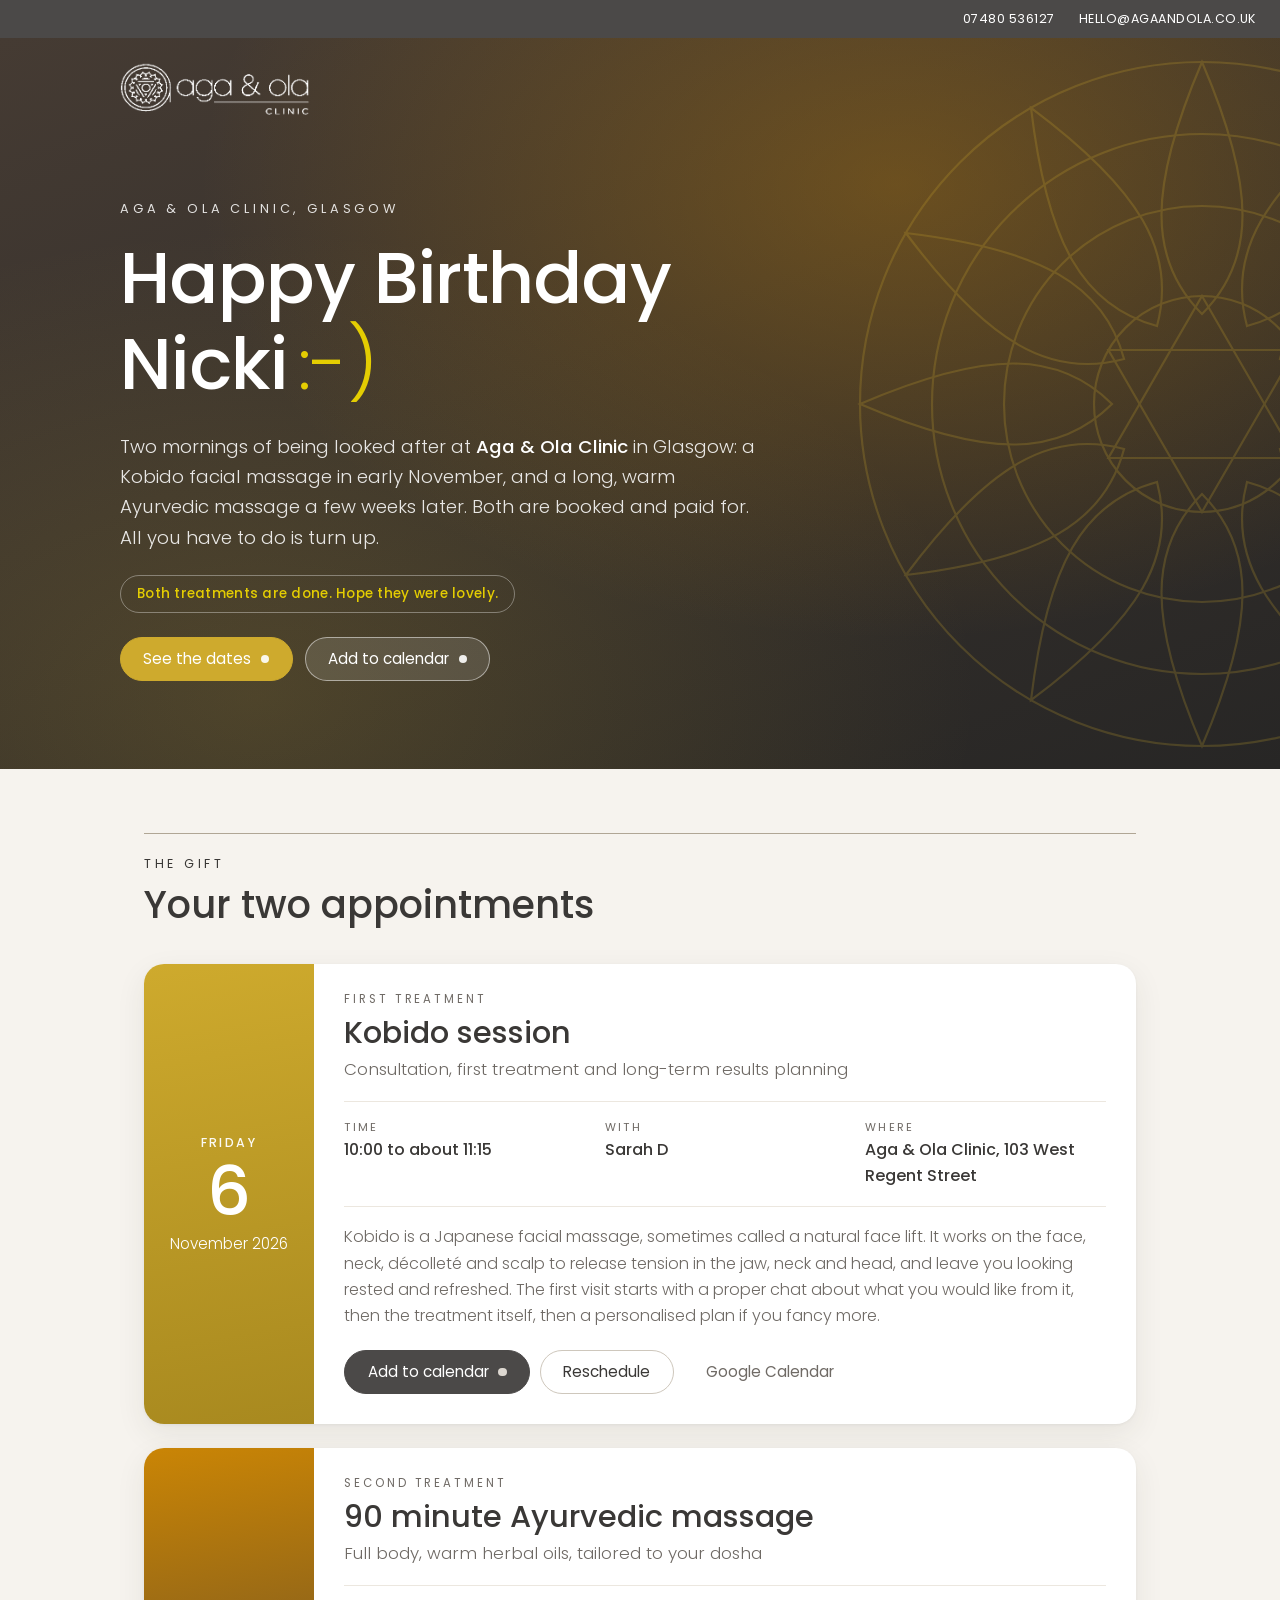
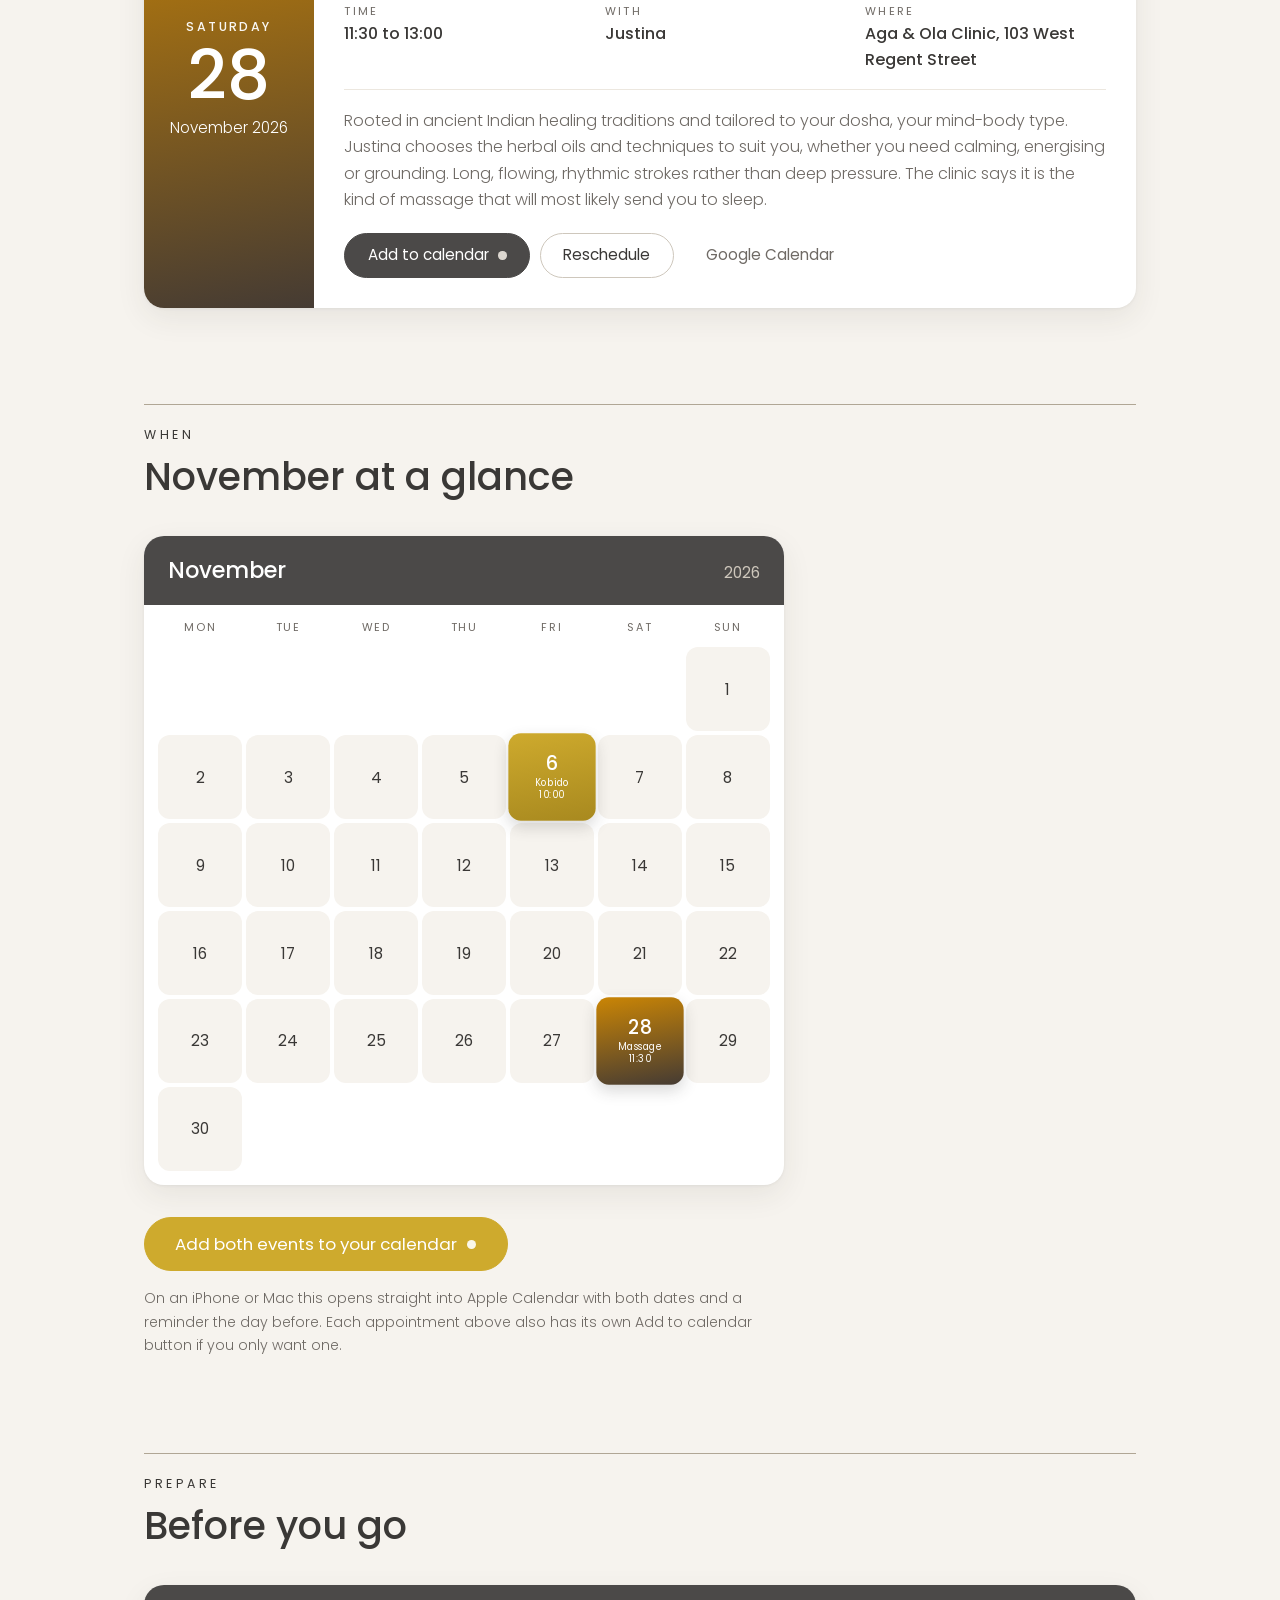
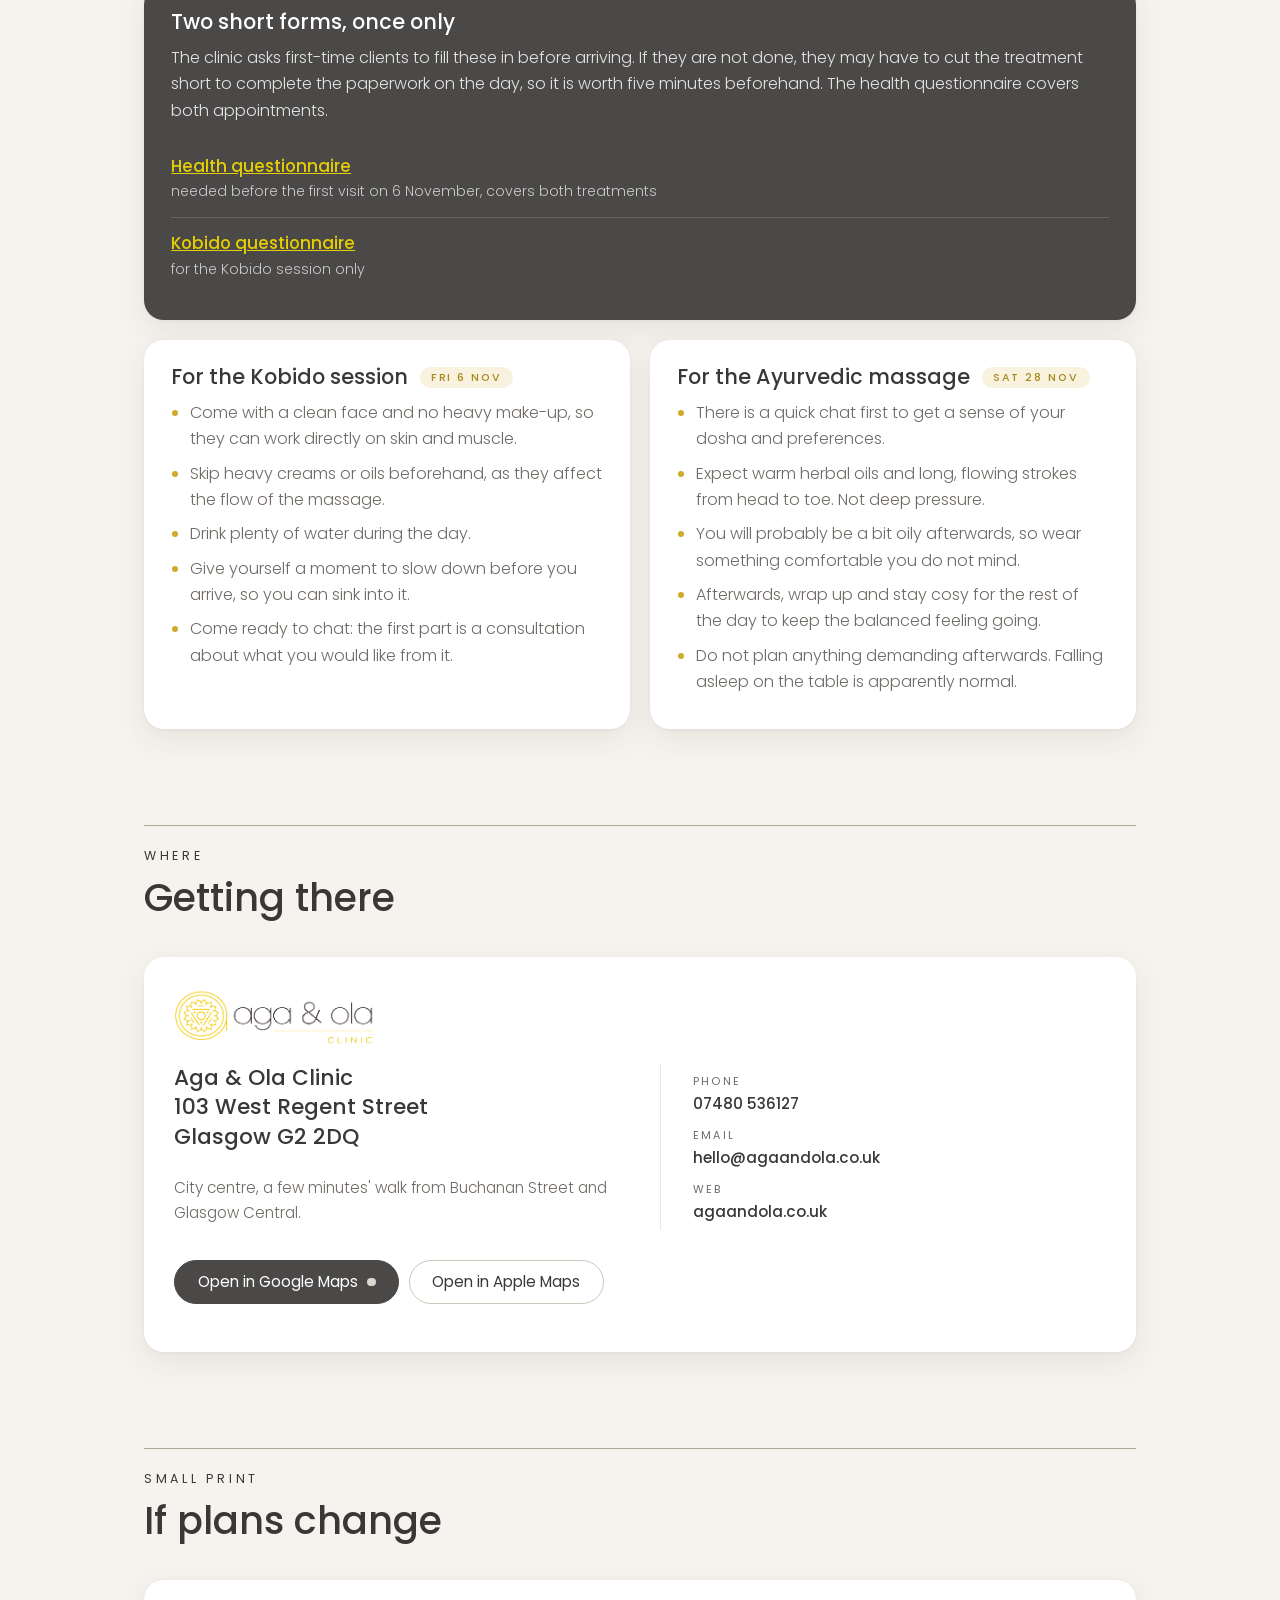
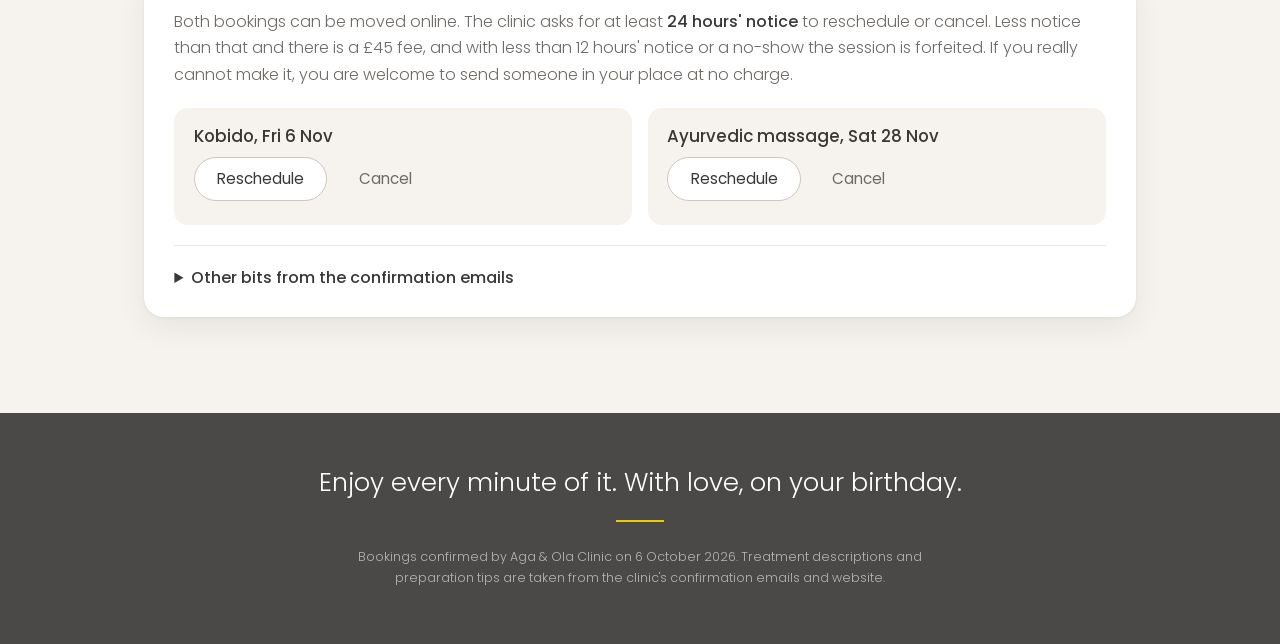
==== commit 00ef4a9a: "edit" ====
--- a/index.html
+++ b/index.html
@@ -54,7 +54,7 @@
   <p class="hero__eyebrow">Aga &amp; Ola Clinic, Glasgow</p>
   <h1 class="hero__title">Happy Birthday Nicki<span class="smile">:-)</span></h1>
   <p class="hero__lede">
-    Two afternoons of being looked after at <strong>Aga &amp; Ola Clinic</strong> in Glasgow:
+    Two mornings of being looked after at <strong>Aga &amp; Ola Clinic</strong> in Glasgow:
     a Kobido facial massage in early November, and a long, warm Ayurvedic massage a few weeks later.
     Both are booked and paid for. All you have to do is turn up.
   </p>
@@ -97,8 +97,9 @@
             would like from it, then the treatment itself, then a personalised plan if you fancy more.
           </p>
           <div class="card__actions">
-            <a class="btn btn--primary" href="https://calendar.google.com/calendar/render?action=TEMPLATE&amp;text=Kobido+session+at+Aga+%26+Ola+Clinic&amp;dates=20261106T100000Z/20261106T111500Z&amp;details=Your+first+Kobido+session+with+Sarah+D.+Come+with+a+clean+face+and+no+heavy+creams.+Details%3A+https%3A%2F%2Flrdj.github.io%2Fnicki-sixty-one%2F&amp;location=Aga+%26+Ola+Clinic%2C+103+West+Regent+Street%2C+Glasgow+G2+2DQ" target="_blank" rel="noopener">Add to Google Calendar <i class="dot"></i></a>
+            <a class="btn btn--primary" href="kobido.ics" download="kobido.ics">Add to calendar <i class="dot"></i></a>
             <a class="btn" href="https://booking.agaandola.co.uk/webstoreNew/services/095F158B-7D28-4604-B5B2-A62273CA2F8F?isReschedulingAppmnt=1&amp;appointmentGroupId=306BC509-125C-45D3-B31B-7256B9D565B0" target="_blank" rel="noopener">Reschedule</a>
+            <a class="btn btn--quiet" href="https://calendar.google.com/calendar/render?action=TEMPLATE&amp;text=Kobido+session+at+Aga+%26+Ola+Clinic&amp;dates=20261106T100000Z/20261106T111500Z&amp;details=Your+first+Kobido+session+with+Sarah+D.+Come+with+a+clean+face+and+no+heavy+creams.+Details%3A+https%3A%2F%2Flrdj.github.io%2Fnicki-sixty-one%2F&amp;location=Aga+%26+Ola+Clinic%2C+103+West+Regent+Street%2C+Glasgow+G2+2DQ" target="_blank" rel="noopener">Google Calendar</a>
           </div>
         </div>
       </article>
@@ -125,8 +126,9 @@
             clinic says it is the kind of massage that will most likely send you to sleep.
           </p>
           <div class="card__actions">
-            <a class="btn btn--primary" href="https://calendar.google.com/calendar/render?action=TEMPLATE&amp;text=90+minute+Ayurvedic+massage+at+Aga+%26+Ola+Clinic&amp;dates=20261128T113000Z/20261128T130000Z&amp;details=90+minute+Ayurvedic+massage+with+Justina.+Wrap+up+warm+afterwards.+Details%3A+https%3A%2F%2Flrdj.github.io%2Fnicki-sixty-one%2F&amp;location=Aga+%26+Ola+Clinic%2C+103+West+Regent+Street%2C+Glasgow+G2+2DQ" target="_blank" rel="noopener">Add to Google Calendar <i class="dot"></i></a>
+            <a class="btn btn--primary" href="ayurvedic-massage.ics" download="ayurvedic-massage.ics">Add to calendar <i class="dot"></i></a>
             <a class="btn" href="https://booking.agaandola.co.uk/webstoreNew/services/095F158B-7D28-4604-B5B2-A62273CA2F8F?isReschedulingAppmnt=1&amp;appointmentGroupId=CB01DEAE-05A2-42D8-991D-66255E186A81" target="_blank" rel="noopener">Reschedule</a>
+            <a class="btn btn--quiet" href="https://calendar.google.com/calendar/render?action=TEMPLATE&amp;text=90+minute+Ayurvedic+massage+at+Aga+%26+Ola+Clinic&amp;dates=20261128T113000Z/20261128T130000Z&amp;details=90+minute+Ayurvedic+massage+with+Justina.+Wrap+up+warm+afterwards.+Details%3A+https%3A%2F%2Flrdj.github.io%2Fnicki-sixty-one%2F&amp;location=Aga+%26+Ola+Clinic%2C+103+West+Regent+Street%2C+Glasgow+G2+2DQ" target="_blank" rel="noopener">Google Calendar</a>
           </div>
         </div>
       </article>
@@ -183,8 +185,8 @@
         Add both events to your calendar <i class="dot"></i>
       </a>
       <p class="calendar__hint">
-        This downloads a small calendar file that opens in Apple Calendar, Outlook and most phone
-        calendar apps. If you use Google Calendar, the buttons on each appointment above work better.
+        On an iPhone or Mac this opens straight into Apple Calendar with both dates and a reminder the day
+        before. Each appointment above also has its own Add to calendar button if you only want one.
       </p>
     </div>
   </section>
@@ -233,7 +235,7 @@
           <li>Expect warm herbal oils and long, flowing strokes from head to toe. Not deep pressure.</li>
           <li>You will probably be a bit oily afterwards, so wear something comfortable you do not mind.</li>
           <li>Afterwards, wrap up and stay cosy for the rest of the day to keep the balanced feeling going.</li>
-          <li>Keep the afternoon free. Falling asleep on the table is apparently normal.</li>
+          <li>Do not plan anything demanding afterwards. Falling asleep on the table is apparently normal.</li>
         </ul>
       </div>
 
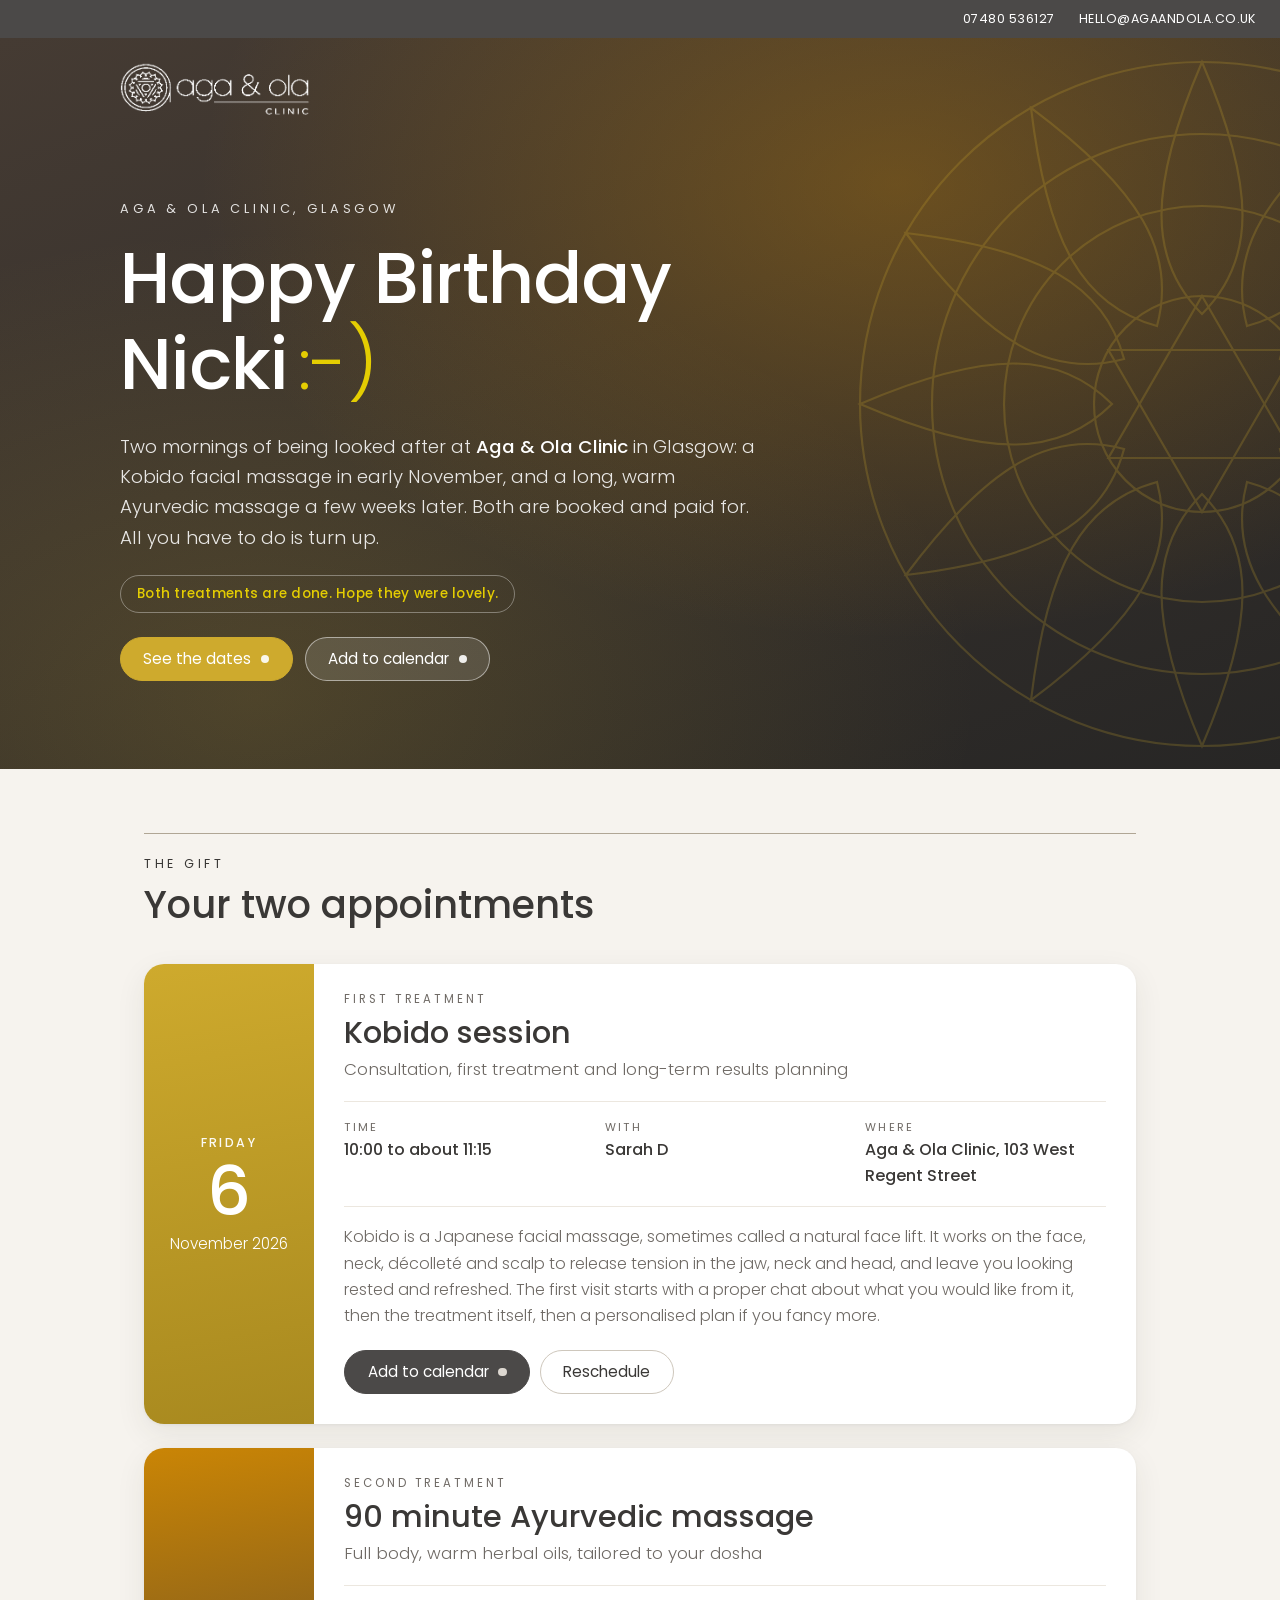
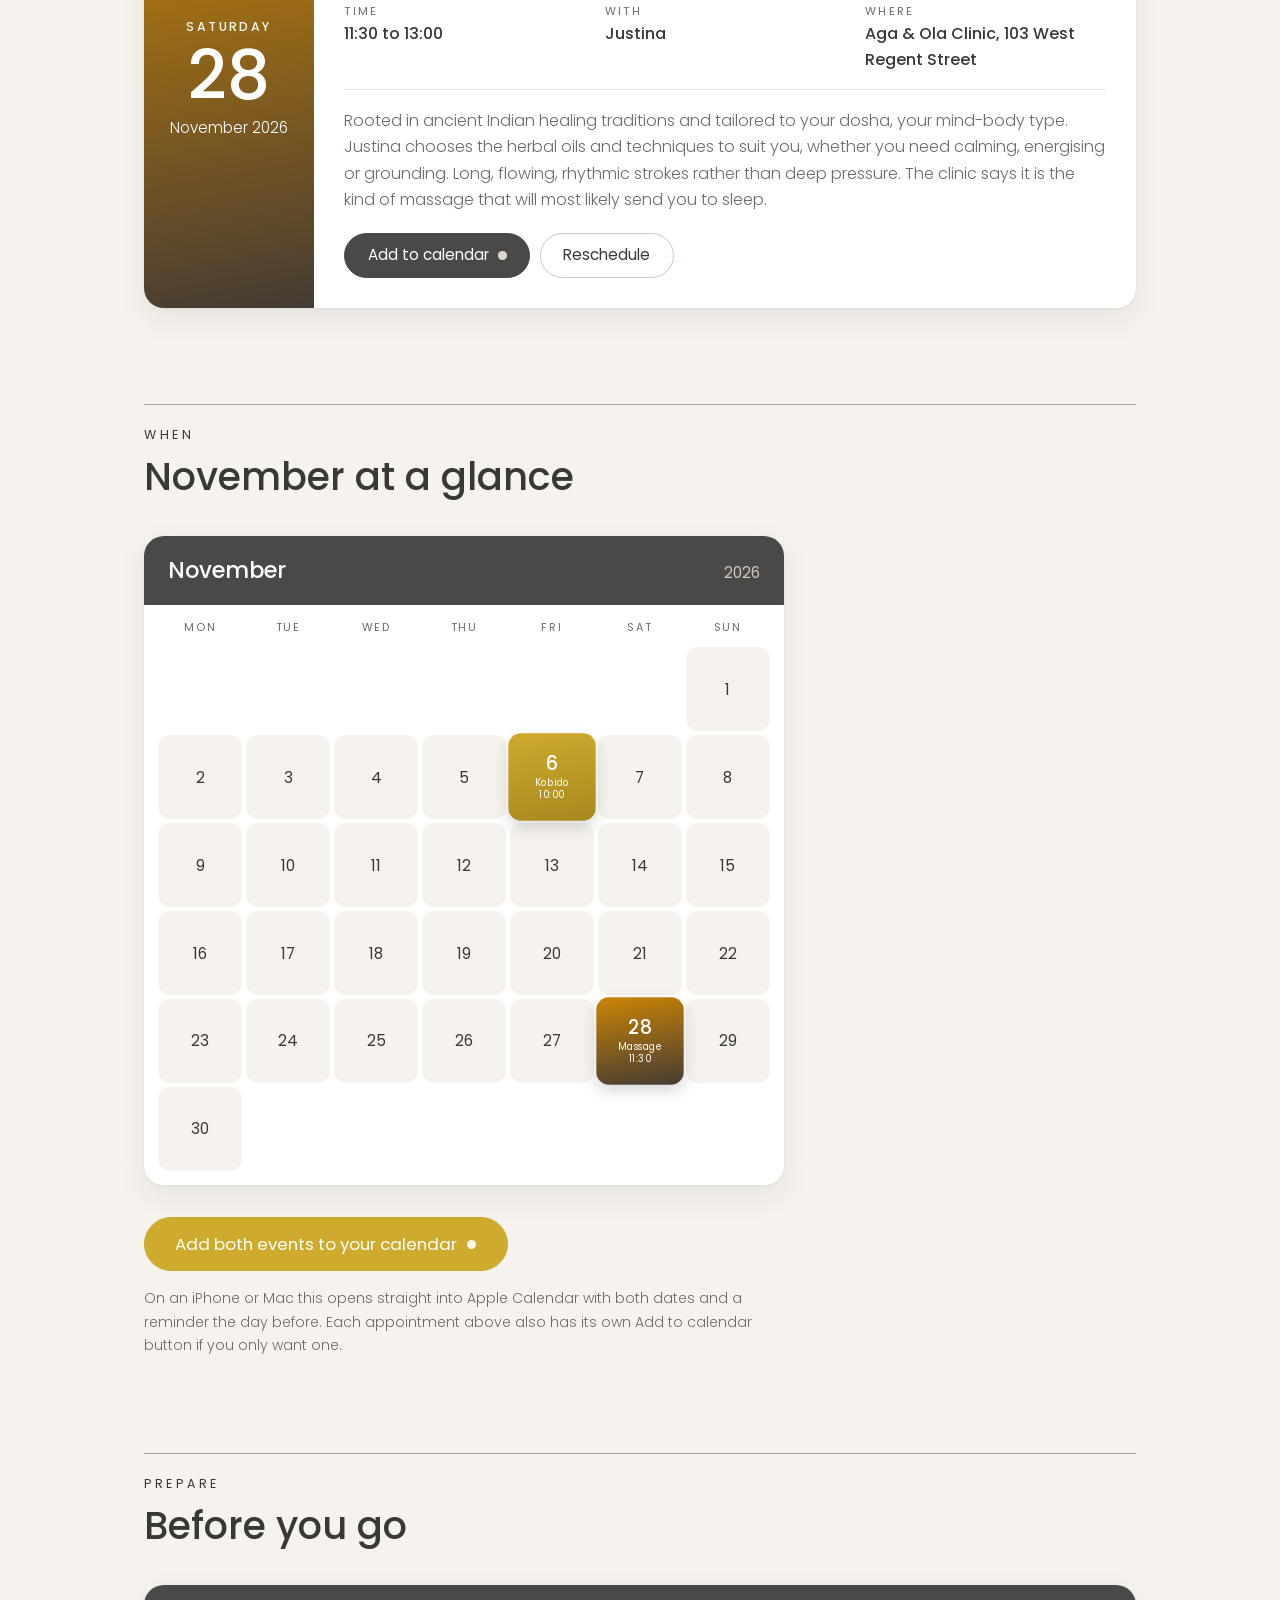
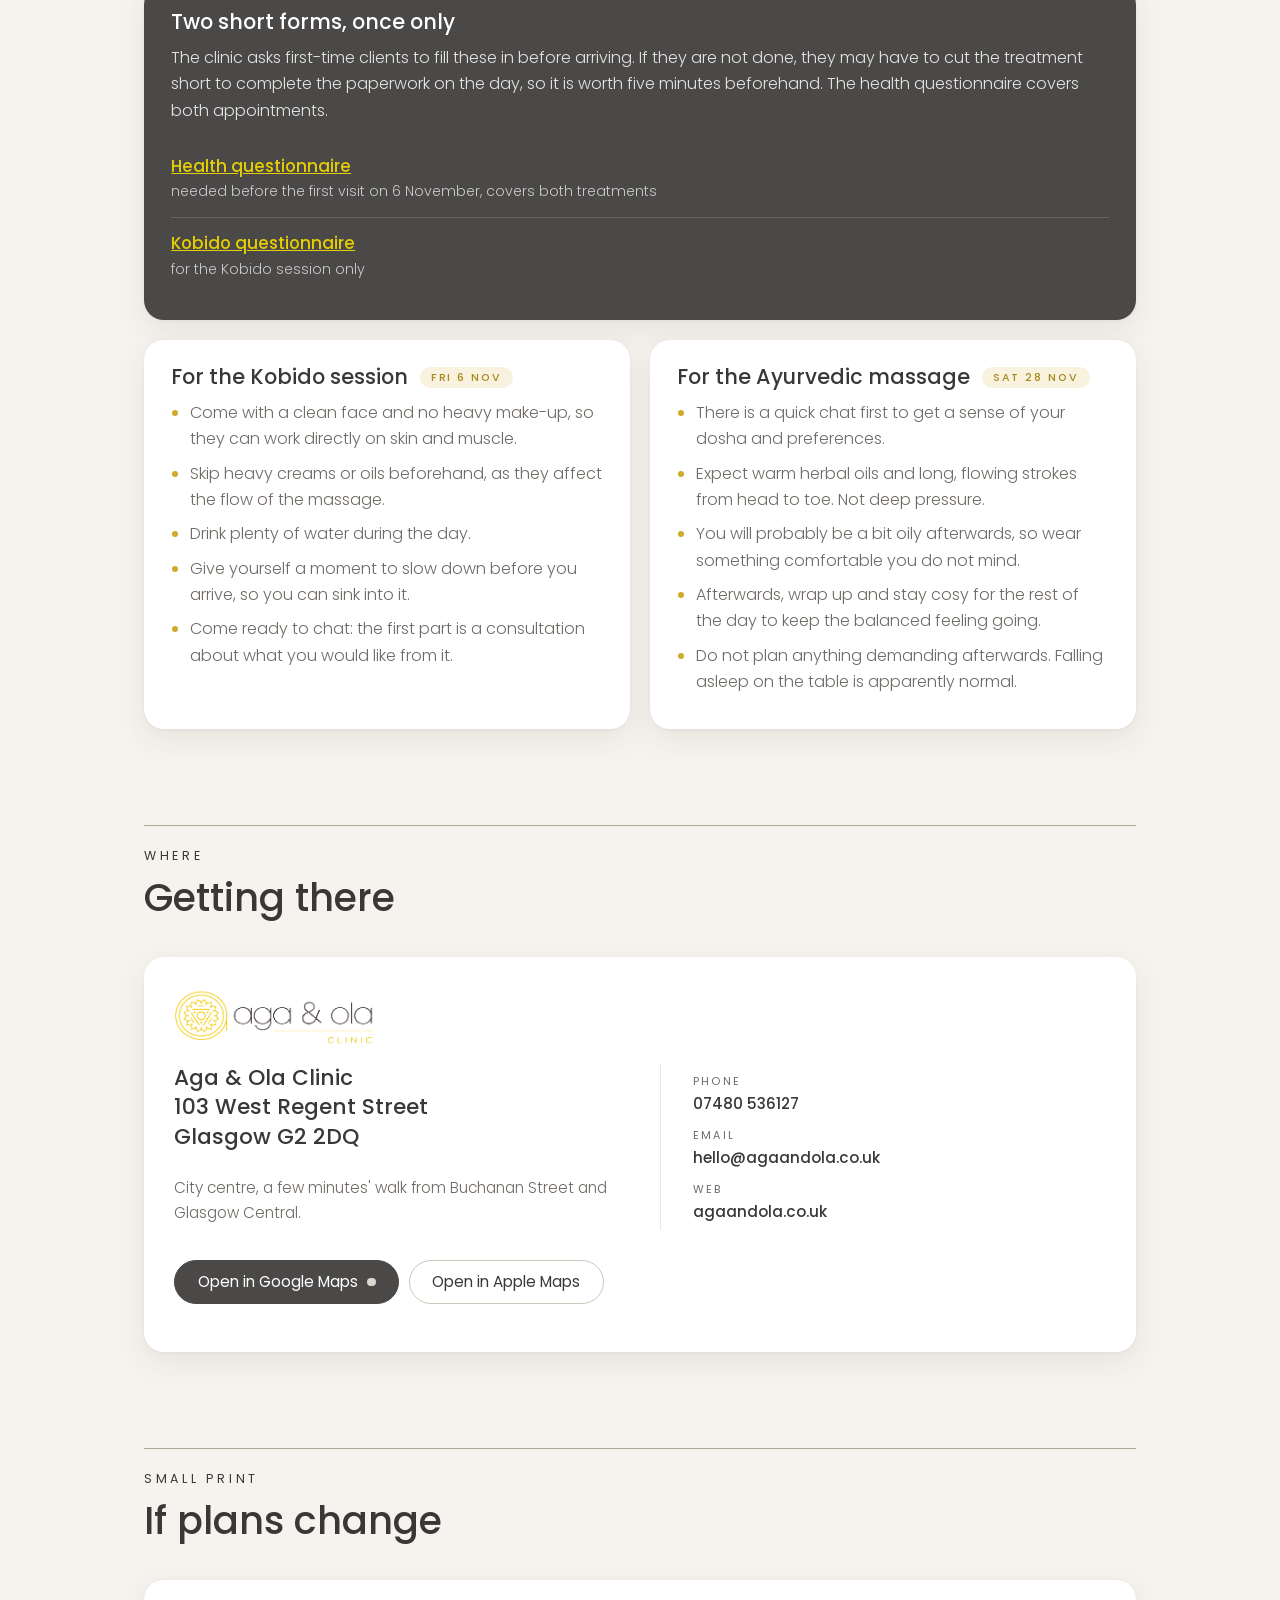
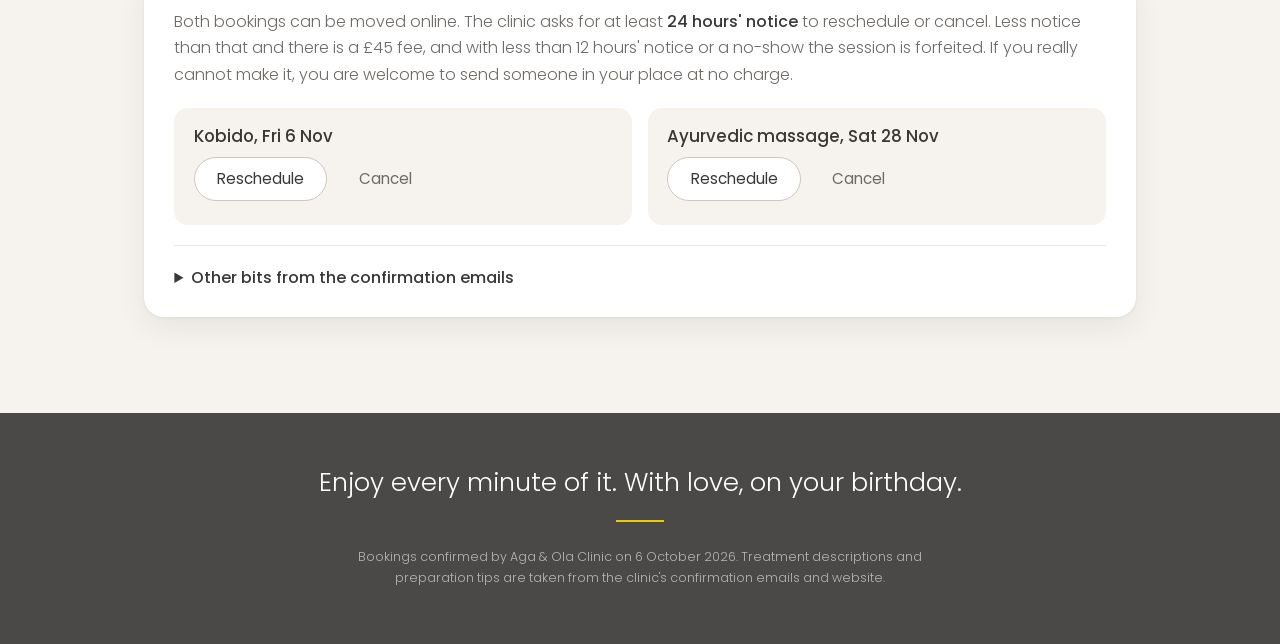
==== commit 51240bb8: "Update index.html" ====
--- a/index.html
+++ b/index.html
@@ -99,7 +99,6 @@
           <div class="card__actions">
             <a class="btn btn--primary" href="kobido.ics" download="kobido.ics">Add to calendar <i class="dot"></i></a>
             <a class="btn" href="https://booking.agaandola.co.uk/webstoreNew/services/095F158B-7D28-4604-B5B2-A62273CA2F8F?isReschedulingAppmnt=1&amp;appointmentGroupId=306BC509-125C-45D3-B31B-7256B9D565B0" target="_blank" rel="noopener">Reschedule</a>
-            <a class="btn btn--quiet" href="https://calendar.google.com/calendar/render?action=TEMPLATE&amp;text=Kobido+session+at+Aga+%26+Ola+Clinic&amp;dates=20261106T100000Z/20261106T111500Z&amp;details=Your+first+Kobido+session+with+Sarah+D.+Come+with+a+clean+face+and+no+heavy+creams.+Details%3A+https%3A%2F%2Flrdj.github.io%2Fnicki-sixty-one%2F&amp;location=Aga+%26+Ola+Clinic%2C+103+West+Regent+Street%2C+Glasgow+G2+2DQ" target="_blank" rel="noopener">Google Calendar</a>
           </div>
         </div>
       </article>
@@ -128,7 +127,6 @@
           <div class="card__actions">
             <a class="btn btn--primary" href="ayurvedic-massage.ics" download="ayurvedic-massage.ics">Add to calendar <i class="dot"></i></a>
             <a class="btn" href="https://booking.agaandola.co.uk/webstoreNew/services/095F158B-7D28-4604-B5B2-A62273CA2F8F?isReschedulingAppmnt=1&amp;appointmentGroupId=CB01DEAE-05A2-42D8-991D-66255E186A81" target="_blank" rel="noopener">Reschedule</a>
-            <a class="btn btn--quiet" href="https://calendar.google.com/calendar/render?action=TEMPLATE&amp;text=90+minute+Ayurvedic+massage+at+Aga+%26+Ola+Clinic&amp;dates=20261128T113000Z/20261128T130000Z&amp;details=90+minute+Ayurvedic+massage+with+Justina.+Wrap+up+warm+afterwards.+Details%3A+https%3A%2F%2Flrdj.github.io%2Fnicki-sixty-one%2F&amp;location=Aga+%26+Ola+Clinic%2C+103+West+Regent+Street%2C+Glasgow+G2+2DQ" target="_blank" rel="noopener">Google Calendar</a>
           </div>
         </div>
       </article>
